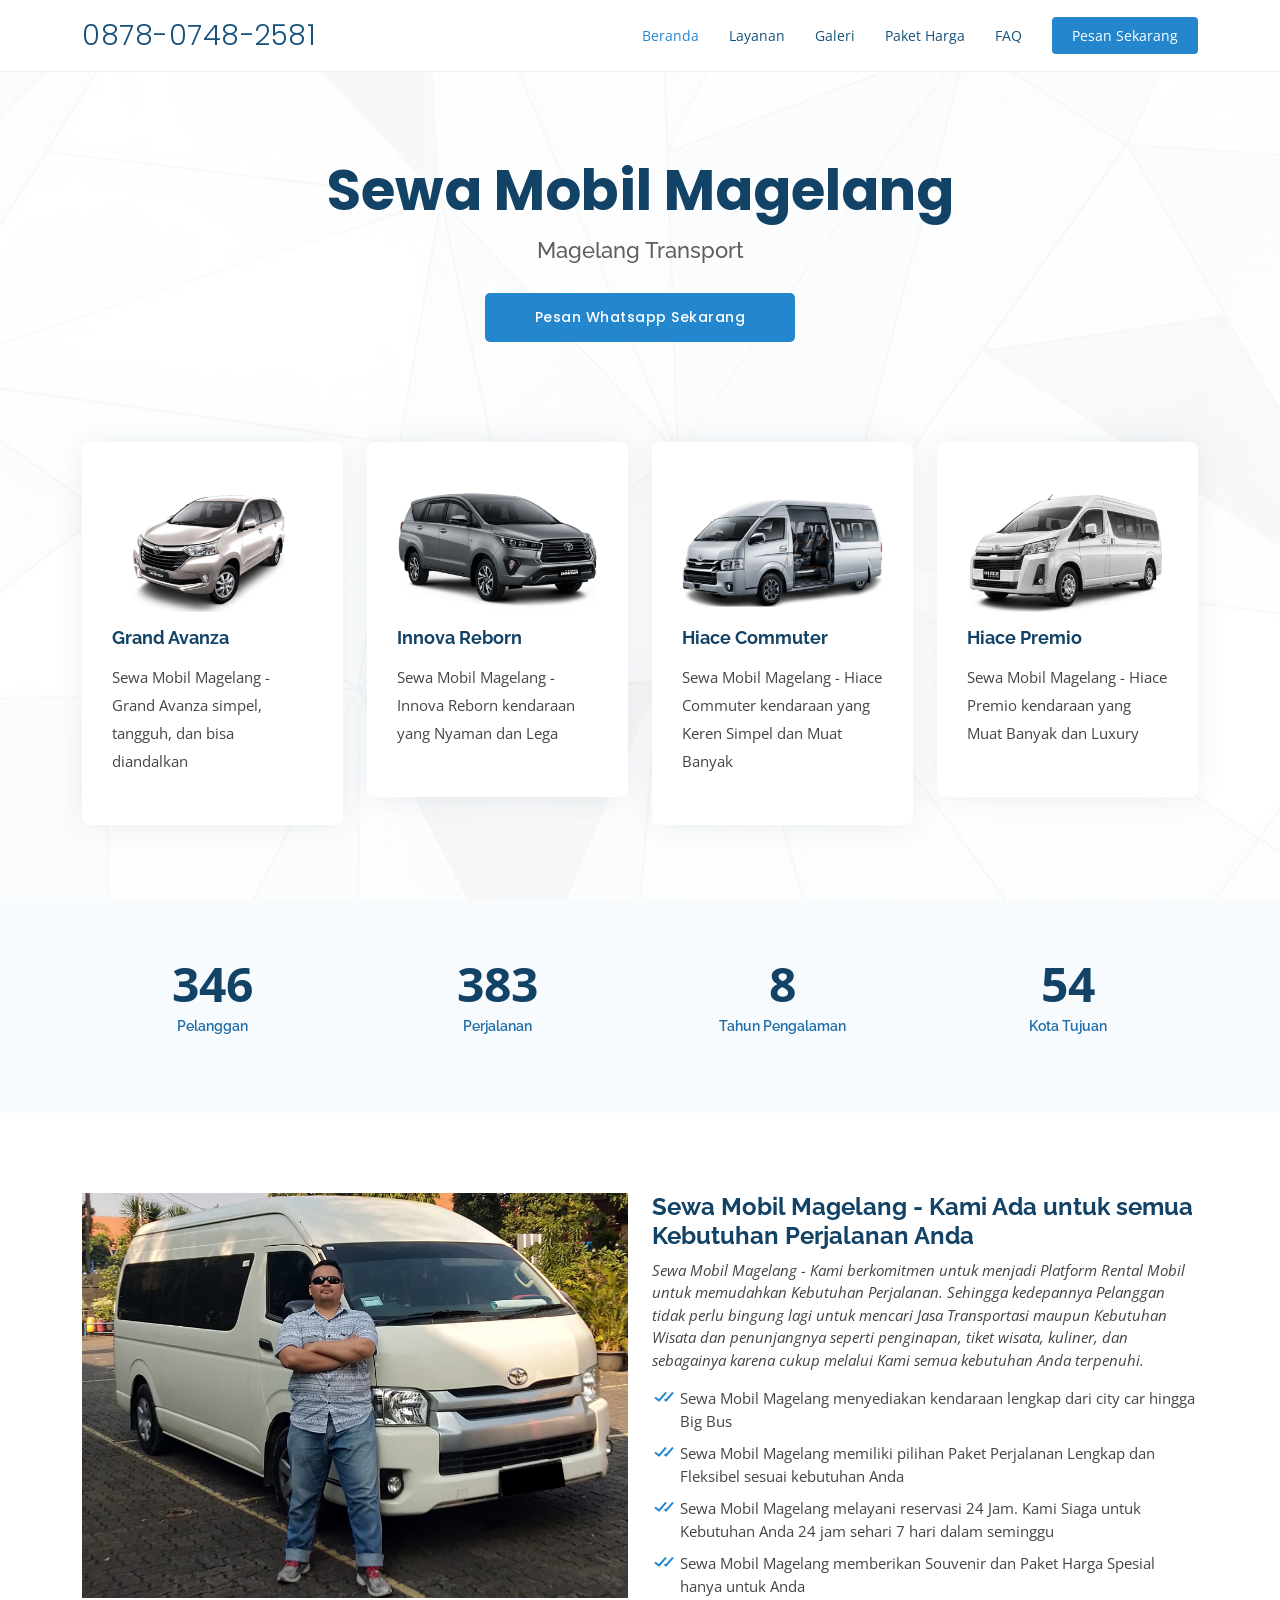
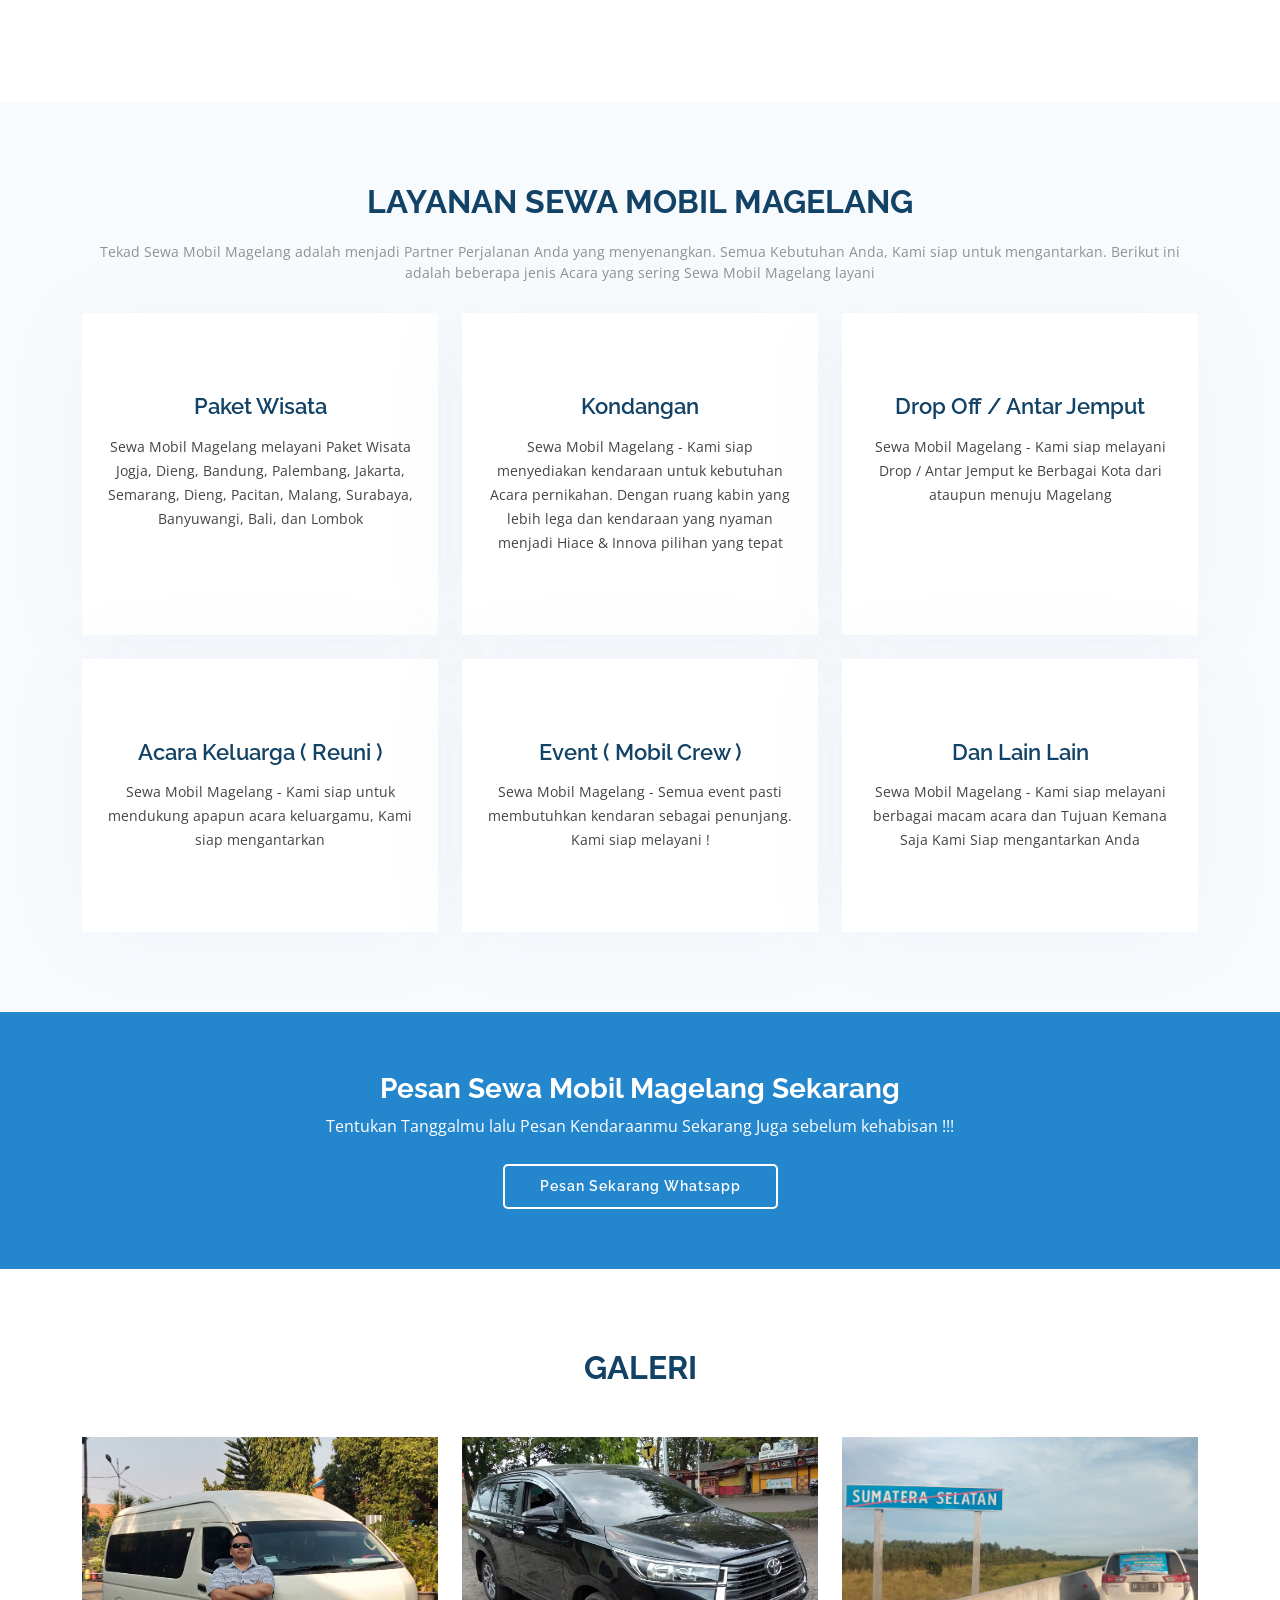
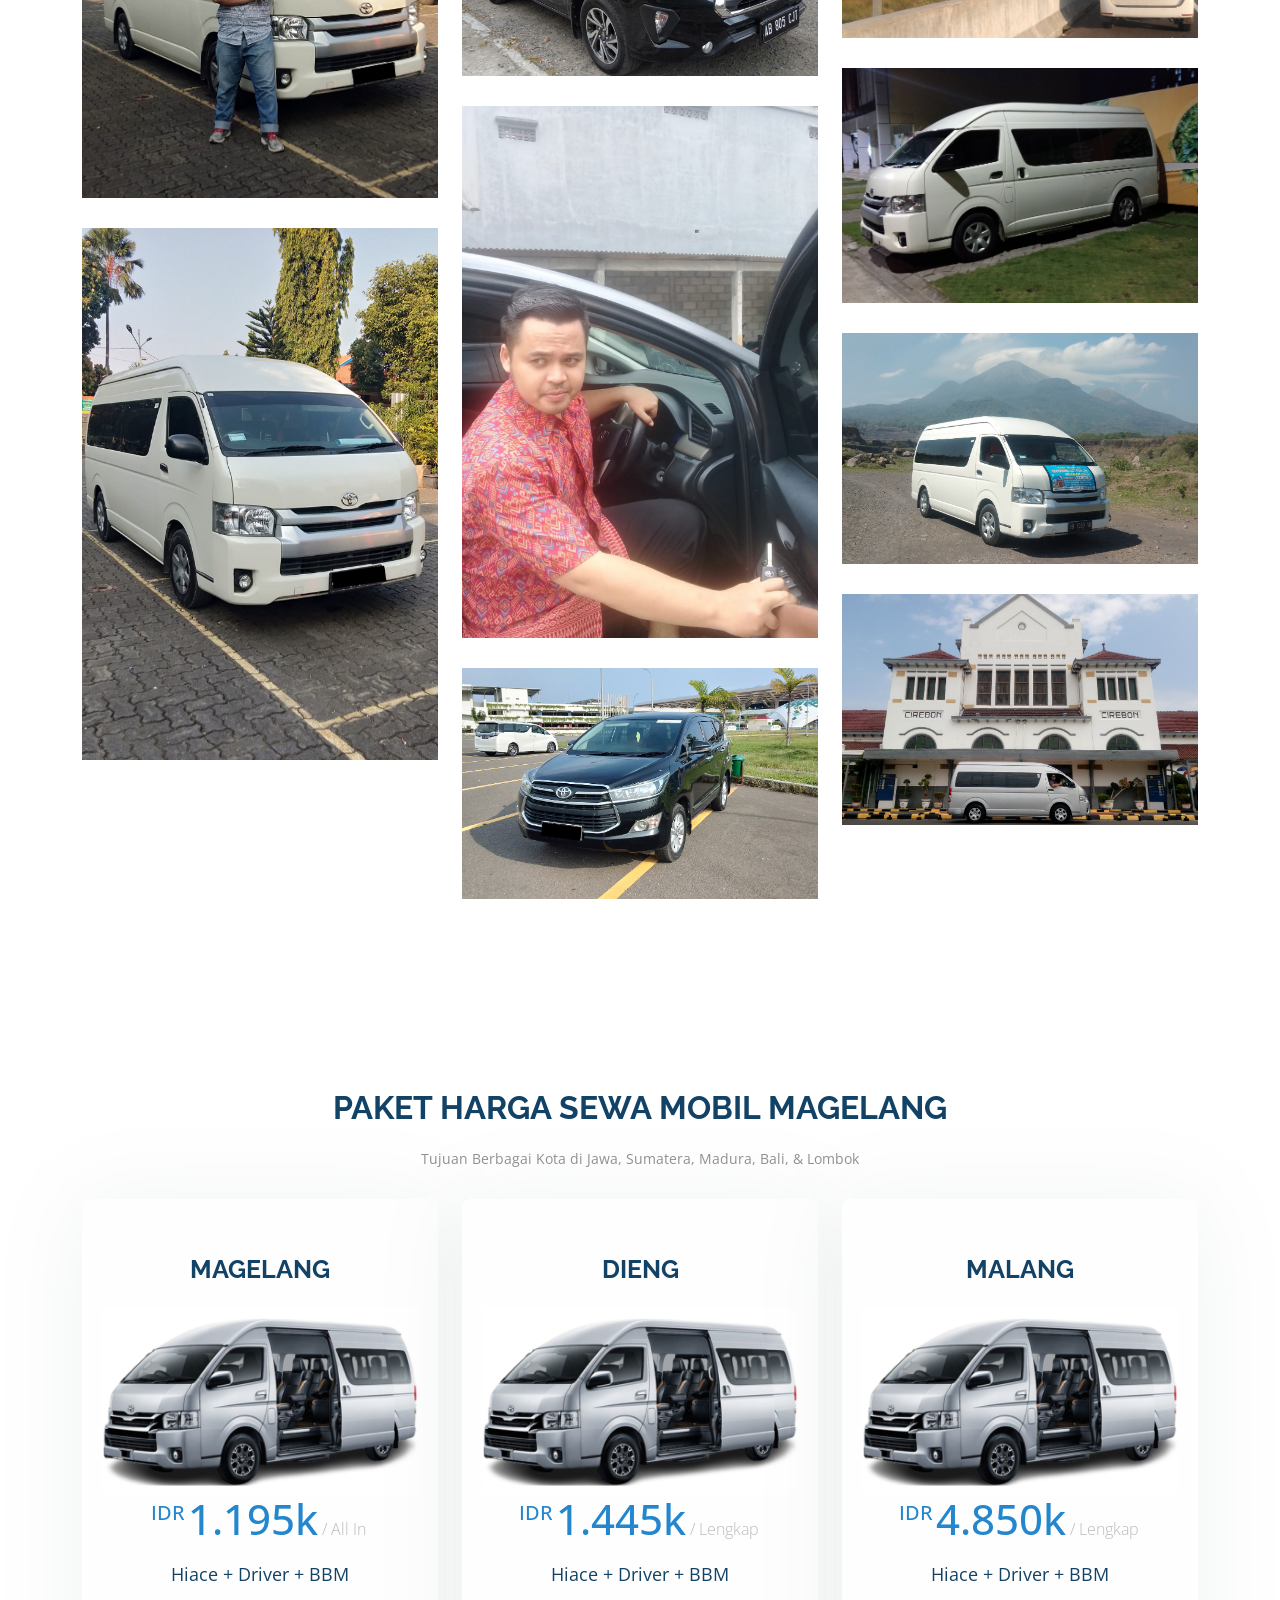
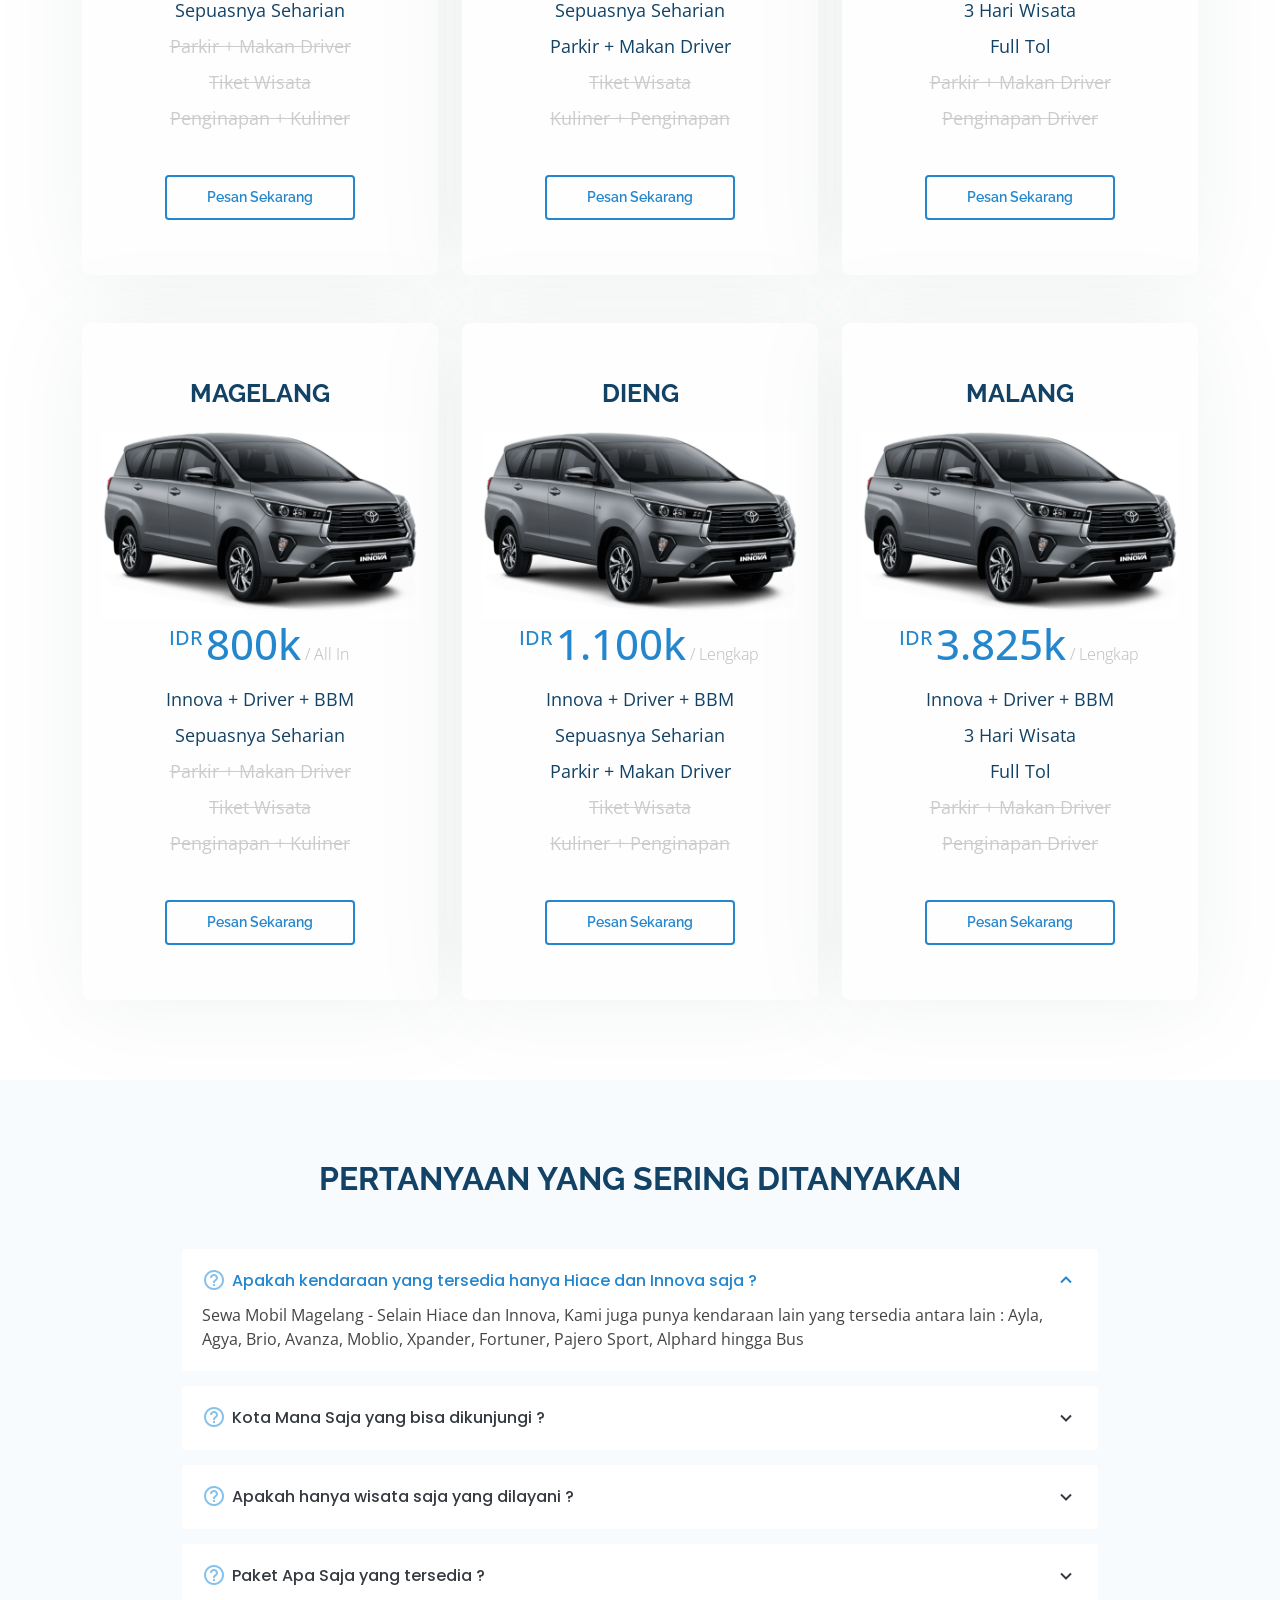
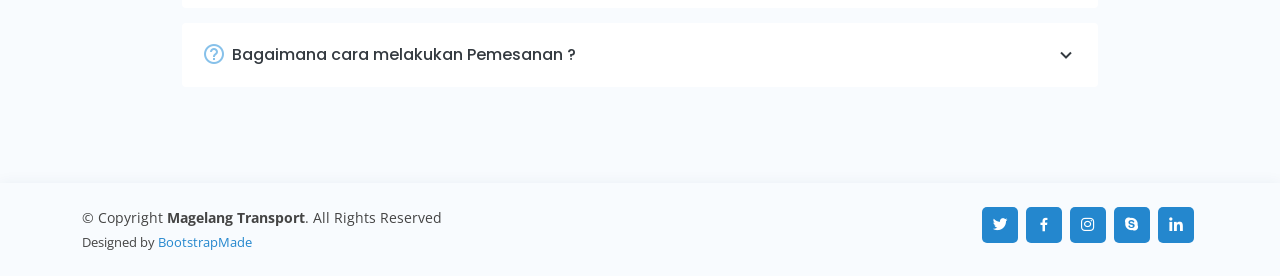
==== index.html @ 6a97c220 "initial commit" ====
<!DOCTYPE html>
<html lang="en">
  <head>
    <meta charset="utf-8" />
    <meta content="width=device-width, initial-scale=1.0" name="viewport" />

    <title>0878-0748-2581 Sewa Mobil Magelang - Harga Sewa Mobil Magelang - Magelang Transport</title>
    <meta content="Sewa Mobil Magelang" name="description" />
    <meta content="Sewa Mobil Magelang" name="keywords" />

    <!-- Favicons -->
    <link href="assets/img/favicon.png" rel="icon" />
    <link href="assets/img/apple-touch-icon.png" rel="apple-touch-icon" />

    <!-- Google Fonts -->
    <link
      href="https://fonts.googleapis.com/css?family=Open+Sans:300,300i,400,400i,600,600i,700,700i|Raleway:300,300i,400,400i,500,500i,600,600i,700,700i|Poppins:300,300i,400,400i,500,500i,600,600i,700,700i"
      rel="stylesheet"
    />

    <!-- Vendor CSS Files -->
    <link href="assets/vendor/aos/aos.css" rel="stylesheet" />
    <link
      href="assets/vendor/bootstrap/css/bootstrap.min.css"
      rel="stylesheet"
    />
    <link
      href="assets/vendor/bootstrap-icons/bootstrap-icons.css"
      rel="stylesheet"
    />
    <link href="assets/vendor/boxicons/css/boxicons.min.css" rel="stylesheet" />
    <link
      href="assets/vendor/glightbox/css/glightbox.min.css"
      rel="stylesheet"
    />
    <link href="assets/vendor/remixicon/remixicon.css" rel="stylesheet" />
    <link href="assets/vendor/swiper/swiper-bundle.min.css" rel="stylesheet" />

    <!-- Template Main CSS File -->
    <link href="assets/css/style.css" rel="stylesheet" />

    <!-- =======================================================
  * Template Name: OnePage - v4.6.0
  * Template URL: https://bootstrapmade.com/onepage-multipurpose-bootstrap-template/
  * Author: BootstrapMade.com
  * License: https://bootstrapmade.com/license/
  ======================================================== -->
  </head>

  <body>
    <!-- ======= Header ======= -->
    <header id="header" class="fixed-top">
      <div class="container d-flex align-items-center justify-content-between">
        <h1 class="logo">
          <a
            target="_blank"
            href="https://api.whatsapp.com/send?phone=6287807482581&text=Hallo Magelang Transport, Saya mau Sewa Mobil Magelang"
            >0878-0748-2581</a
          >
        </h1>
        <!-- Uncomment below if you prefer to use an image logo -->
        <!-- <a href="index.html" class="logo"><img src="assets/img/logo.png" alt="Magelang Transport" class="img-fluid"></a>-->

        <nav id="navbar" class="navbar">
          <ul>
            <li>
              <a class="nav-link scrollto active" href="#hero">Beranda</a>
            </li>
            <!-- <li><a class="nav-link scrollto" href="#about">About</a></li> -->
            <li><a class="nav-link scrollto" href="#services">Layanan</a></li>
            <li>
              <a class="nav-link scrollto o" href="#portfolio">Galeri</a>
            </li>

            <li>
              <a class="nav-link scrollto" href="#pricing">Paket Harga</a>
            </li>
            <li><a class="nav-link scrollto" href="#faq">FAQ</a></li>

            <li>
              <a
                class="getstarted"
                target="_blank"
                href="https://api.whatsapp.com/send?phone=6287807482581&text=Hallo Magelang Transport, Saya mau Sewa Mobil Magelang"
                >Pesan Sekarang</a
              >
            </li>
          </ul>
          <i class="bi bi-list mobile-nav-toggle"></i>
        </nav>
        <!-- .navbar -->
      </div>
    </header>
    <!-- End Header -->

    <!-- ======= Hero Section ======= -->
    <section id="hero" class="d-flex align-items-center">
      <div
        class="container position-relative"
        data-aos="fade-up"
        data-aos-delay="100"
      >
        <div class="row justify-content-center">
          <div class="col-xl-10 col-lg-10 text-center">
            <h1>Sewa Mobil Magelang</h1>
            <h2>Magelang Transport</h2>
          </div>
        </div>
        <div class="text-center">
          <a
            target="_blank"
            href="https://api.whatsapp.com/send?phone=6287807482581&text=Hallo Magelang Transport, Saya mau Sewa Mobil Magelang"
            class="btn-get-started scrollto"
            >Pesan Whatsapp Sekarang</a
          >
        </div>

        <div class="row icon-boxes">
          <div
            class="col-md-6 col-lg-3 d-flex align-items-stretch mb-5 mb-lg-0"
            data-aos="zoom-in"
            data-aos-delay="200"
          >
            <a
              class="text-decoration-none text-reset"
              target="_blank"
              href="https://api.whatsapp.com/send?phone=6287807482581&text=Hallo Magelang Transport, Saya mau memesan Grand Avanza"
            >
              <div class="icon-box">
                <!-- <div class="icon"><i class="ri-stack-line"></i></div> -->

                <img
                  src="assets/img/gambar1/grandavanza.png"
                  class="img-fluid"
                  width="100%"
                  alt="Sewa Mobil Magelang"
                  srcset=""
                />
                <h4 class="title">Grand Avanza</h4>
                <p class="description">Sewa Mobil Magelang - Grand Avanza simpel, tangguh, dan bisa diandalkan</p>
              </div>
            </a>
          </div>

          <div
            class="col-md-6 col-lg-3 d-flex align-items-stretch mb-5 mb-lg-0"
            data-aos="zoom-in"
            data-aos-delay="200"
          >
            <a
              class="text-decoration-none text-reset"
              target="_blank"
              href="https://api.whatsapp.com/send?phone=6287807482581&text=Hallo Magelang Transport, Saya mau memesan Innova Reborn"
            >
              <div class="icon-box">
                <!-- <div class="icon"><i class="ri-stack-line"></i></div> -->

                <img
                  src="assets/img/gambar1/innova.png"
                  class="img-fluid"
                  width="100%"
                  alt="Sewa Mobil Magelang"
                  srcset=""
                />
                <h4 class="title">Innova Reborn</h4>
                <p class="description">Sewa Mobil Magelang - Innova Reborn kendaraan yang Nyaman dan Lega</p>
              </div>
            </a>
          </div>
          
          <div
            class="col-md-6 col-lg-3 d-flex align-items-stretch mb-5 mb-lg-0"
            data-aos="zoom-in"
            data-aos-delay="200"
          >
            <a
              class="text-decoration-none text-reset"
              target="_blank"
              href="https://api.whatsapp.com/send?phone=6287807482581&text=Hallo Magelang Transport, Saya mau memesan Hiace Commuter"
            >
              <div class="icon-box">
                <!-- <div class="icon"><i class="ri-stack-line"></i></div> -->

                <img
                  src="assets/img/gambar1/commuter.png"
                  class="img-fluid"
                  width="100%"
                  alt="Sewa Mobil Magelang"
                  srcset=""
                />
                <h4 class="title">Hiace Commuter</h4>
                <p class="description">
                  Sewa Mobil Magelang - Hiace Commuter kendaraan yang Keren Simpel dan Muat Banyak
                </p>
              </div>
            </a>
          </div>

          <div
            class="col-md-6 col-lg-3 d-flex align-items-stretch mb-5 mb-lg-0"
            data-aos="zoom-in"
            data-aos-delay="200"
          >
            <a
              class="text-decoration-none text-reset"
              target="_blank"
              href="https://api.whatsapp.com/send?phone=6287807482581&text=Hallo Magelang Transport, Saya mau memesan Hiace Premio"
            >
              <div class="icon-box">
                <!-- <div class="icon"><i class="ri-stack-line"></i></div> -->

                <img
                  src="assets/img/gambar1/premio.png"
                  class="img-fluid"
                  width="100%"
                  alt="Sewa Mobil Magelang"
                  srcset=""
                />
                <h4 class="title">Hiace Premio</h4>
                <p class="description">Sewa Mobil Magelang - Hiace Premio kendaraan yang Muat Banyak dan Luxury</p>
              </div>
            </a>
          </div>

        </div>
      </div>
    </section>
    <!-- End Hero -->

    <main id="main">
      <!-- ======= Counts Section ======= -->
      <section id="counts" class="counts section-bg">
        <div class="container">
          <div class="row justify-content-end">
            <div
              class="col-lg-3 col-md-5 col-6 d-md-flex align-items-md-stretch"
            >
              <div class="count-box">
                <span
                  data-purecounter-start="0"
                  data-purecounter-end="346"
                  data-purecounter-duration="2"
                  class="purecounter"
                ></span>
                <p>Pelanggan</p>
              </div>
            </div>

            <div
              class="col-lg-3 col-md-5 col-6 d-md-flex align-items-md-stretch"
            >
              <div class="count-box">
                <span
                  data-purecounter-start="0"
                  data-purecounter-end="385"
                  data-purecounter-duration="2"
                  class="purecounter"
                ></span>
                <p>Perjalanan</p>
              </div>
            </div>

            <div
              class="col-lg-3 col-md-5 col-6 d-md-flex align-items-md-stretch"
            >
              <div class="count-box">
                <span
                  data-purecounter-start="0"
                  data-purecounter-end="8"
                  data-purecounter-duration="2"
                  class="purecounter"
                ></span>
                <p>Tahun Pengalaman</p>
              </div>
            </div>

            <div
              class="col-lg-3 col-md-5 col-6 d-md-flex align-items-md-stretch"
            >
              <div class="count-box">
                <span
                  data-purecounter-start="0"
                  data-purecounter-end="55"
                  data-purecounter-duration="2"
                  class="purecounter"
                ></span>
                <p>Kota Tujuan</p>
              </div>
            </div>
          </div>
        </div>
      </section>
      <!-- End Counts Section -->

      <!-- ======= About Video Section ======= -->
      <section id="about-video" class="about-video">
        <div class="container" data-aos="fade-up">
          <div class="row">
            <div
              class="col-lg-6 video-box align-self-baseline"
              data-aos="fade-right"
              data-aos-delay="100"
            >
              <img
                src="assets/img/about.png"
                class="img-fluid"
                alt="Sewa Mobil Magelang"
              />
              <!-- <a
                href="https://www.youtube.com/watch?v=jDDaplaOz7Q"
                class="glightbox play-btn mb-4"
                data-vbtype="video"
                data-autoplay="true"
              ></a> -->
            </div>

            <div
              class="col-lg-6 pt-3 pt-lg-0 content"
              data-aos="fade-left"
              data-aos-delay="100"
            >
              <h3>Sewa Mobil Magelang - Kami Ada untuk semua Kebutuhan Perjalanan Anda</h3>
              <p class="fst-italic">
                Sewa Mobil Magelang - Kami berkomitmen untuk menjadi Platform Rental Mobil untuk
                memudahkan Kebutuhan Perjalanan. Sehingga kedepannya Pelanggan
                tidak perlu bingung lagi untuk mencari Jasa Transportasi maupun
                Kebutuhan Wisata dan penunjangnya seperti penginapan, tiket
                wisata, kuliner, dan sebagainya karena cukup melalui Kami semua
                kebutuhan Anda terpenuhi.
              </p>
              <ul>
                <li>
                  <i class="bx bx-check-double"></i>Sewa Mobil Magelang menyediakan kendaraan lengkap dari city
                  car hingga Big Bus
                </li>
                <li>
                  <i class="bx bx-check-double"></i>Sewa Mobil Magelang memiliki pilihan Paket Perjalanan
                  Lengkap dan Fleksibel sesuai kebutuhan Anda
                </li>
                <li>
                  <i class="bx bx-check-double"></i>Sewa Mobil Magelang melayani reservasi 24 Jam. Kami
                  Siaga untuk Kebutuhan Anda 24 jam sehari 7 hari dalam seminggu
                </li>
                <li>
                  <i class="bx bx-check-double"></i>Sewa Mobil Magelang memberikan Souvenir dan Paket
                  Harga Spesial hanya untuk Anda
                </li>
              </ul>
            </div>
          </div>
        </div>
      </section>
      <!-- End About Video Section -->

      <!-- ======= Services Section ======= -->
      <section id="services" class="services section-bg">
        <div class="container" data-aos="fade-up">
          <div class="section-title">
            <h2>Layanan Sewa Mobil Magelang</h2>
            <p>
              Tekad Sewa Mobil Magelang adalah menjadi Partner Perjalanan Anda yang
              menyenangkan. Semua Kebutuhan Anda, Kami siap untuk mengantarkan.
              Berikut ini adalah beberapa jenis Acara yang sering Sewa Mobil Magelang layani
            </p>
          </div>

          <div class="row">
            <div
              class="col-lg-4 col-md-6 d-flex align-items-stretch"
              data-aos="zoom-in"
              data-aos-delay="100"
            >
              <div class="icon-box iconbox-blue">
                <h4><a href="">Paket Wisata</a></h4>
                <p>
                  Sewa Mobil Magelang melayani Paket Wisata Jogja, Dieng, Bandung, Palembang, Jakarta,
                  Semarang, Dieng, Pacitan, Malang, Surabaya, Banyuwangi, Bali,
                  dan Lombok
                </p>
              </div>
            </div>

            <div
              class="col-lg-4 col-md-6 d-flex align-items-stretch mt-4 mt-md-0"
              data-aos="zoom-in"
              data-aos-delay="200"
            >
              <div class="icon-box iconbox-orange">
                <h4><a href="">Kondangan</a></h4>
                <p>
                  Sewa Mobil Magelang - Kami siap menyediakan kendaraan untuk
                  kebutuhan Acara pernikahan. Dengan ruang kabin yang lebih lega
                  dan kendaraan yang nyaman menjadi Hiace & Innova pilihan yang
                  tepat
                </p>
              </div>
            </div>

            <div
              class="col-lg-4 col-md-6 d-flex align-items-stretch mt-4 mt-lg-0"
              data-aos="zoom-in"
              data-aos-delay="300"
            >
              <div class="icon-box iconbox-pink">
                <h4><a href="">Drop Off / Antar Jemput</a></h4>
                <p>Sewa Mobil Magelang - Kami siap melayani Drop / Antar Jemput ke Berbagai Kota dari ataupun menuju Magelang</p>
              </div>
            </div>

            <div
              class="col-lg-4 col-md-6 d-flex align-items-stretch mt-4"
              data-aos="zoom-in"
              data-aos-delay="100"
            >
              <div class="icon-box iconbox-yellow">
                <h4><a href="">Acara Keluarga ( Reuni )</a></h4>
                <p>Sewa Mobil Magelang - Kami siap untuk mendukung apapun acara keluargamu, Kami siap mengantarkan</p>
              </div>
            </div>

            <div
              class="col-lg-4 col-md-6 d-flex align-items-stretch mt-4"
              data-aos="zoom-in"
              data-aos-delay="200"
            >
              <div class="icon-box iconbox-red">
                <h4><a href="">Event ( Mobil Crew )</a></h4>
                <p>
                  Sewa Mobil Magelang - Semua event pasti membutuhkan kendaran sebagai penunjang. Kami
                  siap melayani !
                </p>
              </div>
            </div>

            <div
              class="col-lg-4 col-md-6 d-flex align-items-stretch mt-4"
              data-aos="zoom-in"
              data-aos-delay="300"
            >
              <div class="icon-box iconbox-teal">
                <h4><a href="">Dan Lain Lain</a></h4>
                <p>
                  Sewa Mobil Magelang - Kami siap melayani berbagai macam acara dan Tujuan Kemana Saja Kami Siap
                  mengantarkan Anda
                </p>
              </div>
            </div>
          </div>
        </div>
      </section>
      <!-- End Sevices Section -->

      <!-- ======= Cta Section ======= -->
      <section id="cta" class="cta">
        <div class="container" data-aos="zoom-in">
          <div class="text-center">
            <h3>Pesan Sewa Mobil Magelang Sekarang</h3>
            <p>
              Tentukan Tanggalmu lalu Pesan Kendaraanmu Sekarang Juga sebelum
              kehabisan !!!
            </p>
            <a
              class="cta-btn"
              target="_blank"
              href="https://api.whatsapp.com/send?phone=6287807482581&text=Hallo Magelang Transport, Saya mau Sewa Mobil Magelang"
              >Pesan Sekarang Whatsapp</a
            >
          </div>
        </div>
      </section>
      <!-- End Cta Section -->

      <!-- ======= Portfolio Section ======= -->
      <section id="portfolio" class="portfolio">
        <div class="container" data-aos="fade-up">
          <div class="section-title">
            <h2>Galeri</h2>
          </div>

          <div
            class="row portfolio-container"
            data-aos="fade-up"
            data-aos-delay="300"
          >
            <div class="col-lg-4 col-md-6 portfolio-item filter-app">
              <div class="portfolio-wrap">
                <img
                  src="assets/img/portfolio/galeri-1.png"
                  class="img-fluid"
                  alt="Sewa Mobil Magelang"
                />
              </div>
            </div>

            <div class="col-lg-4 col-md-6 portfolio-item filter-web">
              <div class="portfolio-wrap">
                <img
                  src="assets/img/portfolio/galeri-2.png"
                  class="img-fluid"
                  alt="Sewa Mobil Magelang"
                />
              </div>
            </div>

            <div class="col-lg-4 col-md-6 portfolio-item filter-app">
              <div class="portfolio-wrap">
                <img
                  src="assets/img/portfolio/galeri-3.png"
                  class="img-fluid"
                  alt="Sewa Mobil Magelang"
                />
              </div>
            </div>

            <div class="col-lg-4 col-md-6 portfolio-item filter-card">
              <div class="portfolio-wrap">
                <img
                  src="assets/img/portfolio/galeri-4.png"
                  class="img-fluid"
                  alt="Sewa Mobil Magelang"
                />
              </div>
            </div>

            <div class="col-lg-4 col-md-6 portfolio-item filter-web">
              <div class="portfolio-wrap">
                <img
                  src="assets/img/portfolio/galeri-5.png"
                  class="img-fluid"
                  alt="Sewa Mobil Magelang"
                />
              </div>
            </div>

            <div class="col-lg-4 col-md-6 portfolio-item filter-app">
              <div class="portfolio-wrap">
                <img
                  src="assets/img/portfolio/galeri-6.png"
                  class="img-fluid"
                  alt="Sewa Mobil Magelang"
                />
              </div>
            </div>

            <div class="col-lg-4 col-md-6 portfolio-item filter-card">
              <div class="portfolio-wrap">
                <img
                  src="assets/img/portfolio/galeri-7.png"
                  class="img-fluid"
                  alt="Sewa Mobil Magelang"
                />
              </div>
            </div>

            <div class="col-lg-4 col-md-6 portfolio-item filter-card">
              <div class="portfolio-wrap">
                <img
                  src="assets/img/portfolio/galeri-8.png"
                  class="img-fluid"
                  alt="Sewa Mobil Magelang"
                />
              </div>
            </div>

            <div class="col-lg-4 col-md-6 portfolio-item filter-web">
              <div class="portfolio-wrap">
                <img
                  src="assets/img/portfolio/galeri-9.png"
                  class="img-fluid"
                  alt="Sewa Mobil Magelang"
                />
              </div>
            </div>
          </div>
        </div>
      </section>
      <!-- End Portfolio Section -->

      <!-- ======= Pricing Section ======= -->
      <section id="pricing" class="pricing">
        <div class="container" data-aos="fade-up">
          <div class="section-title">
            <h2>Paket Harga Sewa Mobil Magelang</h2>
            <p>
              Tujuan Berbagai Kota di Jawa, Sumatera, Madura, Bali, & Lombok
            </p>
          </div>

          <div class="row">
            <div
              class="col-lg-4 col-md-6"
              data-aos="zoom-im"
              data-aos-delay="100"
            >
              <div class="box">
                <h3>Magelang</h3>
                <img
                  src="assets/img/gambar1/commuter.png"
                  class="img-fluid"
                  alt="Sewa Mobil Magelang"
                  srcset=""
                />
                <h4><sup>IDR</sup>1.195k<span> / All In</span></h4>
                <ul>
                  <li>Hiace + Driver + BBM</li>
                  <li>Sepuasnya Seharian</li>
                  <li class="na">Parkir + Makan Driver</li>
                  <li class="na">Tiket Wisata</li>
                  <li class="na">Penginapan + Kuliner</li>
                </ul>
                <div class="btn-wrap">
                  <a
                    target="_blank"
                    href="https://api.whatsapp.com/send?phone=6287807482581&text=Hallo Magelang Transport, Saya mau memesan Hiace untuk Area Magelang 
                    Paket All In IDR 1.195k"
                    class="btn-buy"
                    >Pesan Sekarang</a
                  >
                </div>
              </div>
            </div>

            <div
              class="col-lg-4 col-md-6 mt-4 mt-md-0"
              data-aos="zoom-in"
              data-aos-delay="100"
            >
              <div class="box">
                <h3>Dieng</h3>
                <img
                  src="assets/img/gambar1/commuter.png"
                  class="img-fluid"
                  alt="Sewa Mobil Magelang"
                  srcset=""
                />
                <h4><sup>IDR</sup>1.445k<span> / Lengkap</span></h4>
                <ul>
                  <li>Hiace + Driver + BBM</li>
                  <li>Sepuasnya Seharian</li>
                  <li>Parkir + Makan Driver</li>
                  <li class="na">Tiket Wisata</li>
                  <li class="na">Kuliner + Penginapan</li>
                </ul>
                <div class="btn-wrap">
                  <a
                    target="_blank"
                    href="https://api.whatsapp.com/send?phone=6287807482581&text=Hallo Magelang Transport, Saya mau memesan Hiace untuk Tujuan Dieng 
                    Paket Lengkap IDR 1.445k"
                    class="btn-buy"
                    >Pesan Sekarang</a
                  >
                </div>
              </div>
            </div>

            <div
              class="col-lg-4 col-md-6 mt-4 mt-lg-0"
              data-aos="zoom-in"
              data-aos-delay="100"
            >
              <div class="box">
                <h3>Malang</h3>
                <img
                  src="assets/img/gambar1/commuter.png"
                  class="img-fluid"
                  alt="Sewa Mobil Magelang"
                  srcset=""
                />
                <h4><sup>IDR</sup>4.850k<span> / Lengkap</span></h4>
                <ul>
                  <li>Hiace + Driver + BBM</li>
                  <li>3 Hari Wisata</li>
                  <li>Full Tol</li>
                  <li class="na">Parkir + Makan Driver</li>
                  <li class="na">Penginapan Driver</li>
                </ul>
                <div class="btn-wrap">
                  <a
                    target="_blank"
                    href="https://api.whatsapp.com/send?phone=6287807482581&text=Hallo Magelang Transport, Saya mau memesan Hiace untuk Tujuan Malang 
                    IDR 4.850k Paket All In"
                    class="btn-buy"
                    >Pesan Sekarang</a
                  >
                </div>
              </div>
            </div>

            <div
              class="col-lg-4 col-md-6"
              data-aos="zoom-im"
              data-aos-delay="100"
            >
              <div class="box mt-5">
                <h3>Magelang</h3>
                <img
                  src="assets/img/gambar1/innova.png"
                  class="img-fluid"
                  alt="Sewa Mobil Magelang"
                  srcset=""
                />
                <h4><sup>IDR</sup>800k<span> / All In</span></h4>
                <ul>
                  <li>Innova + Driver + BBM</li>
                  <li>Sepuasnya Seharian</li>
                  <li class="na">Parkir + Makan Driver</li>
                  <li class="na">Tiket Wisata</li>
                  <li class="na">Penginapan + Kuliner</li>
                </ul>
                <div class="btn-wrap">
                  <a
                    target="_blank"
                    href="https://api.whatsapp.com/send?phone=6287807482581&text=Hallo Magelang Transport, Saya mau memesan Innova area Magelang 
                    IDR 800k Paket All In"
                    class="btn-buy"
                    >Pesan Sekarang</a
                  >
                </div>
              </div>
            </div>

            <div
              class="col-lg-4 col-md-6 mt-4 mt-md-0"
              data-aos="zoom-in"
              data-aos-delay="100"
            >
              <div class="box mt-5">
                <h3>Dieng</h3>
                <img
                  src="assets/img/gambar1/innova.png"
                  class="img-fluid"
                  alt="Sewa Mobil Magelang"
                  srcset=""
                />
                <h4><sup>IDR</sup>1.100k<span> / Lengkap</span></h4>
                <ul>
                  <li>Innova + Driver + BBM</li>
                  <li>Sepuasnya Seharian</li>
                  <li>Parkir + Makan Driver</li>
                  <li class="na">Tiket Wisata</li>
                  <li class="na">Kuliner + Penginapan</li>
                </ul>
                <div class="btn-wrap">
                  <a
                    target="_blank"
                    href="https://api.whatsapp.com/send?phone=6287807482581&text=Hallo Magelang Transport, Saya mau memesan Innova Tujuan Dieng 
                    IDR 1.100k Paket Lengkap"
                    class="btn-buy"
                    >Pesan Sekarang</a
                  >
                </div>
              </div>
            </div>

            <div
              class="col-lg-4 col-md-6 mt-4 mt-lg-0"
              data-aos="zoom-in"
              data-aos-delay="100"
            >
              <div class="box mt-5">
                <h3>Malang</h3>
                <img
                  src="assets/img/gambar1/innova.png"
                  class="img-fluid"
                  alt="Sewa Mobil Magelang"
                  srcset=""
                />
                <h4><sup>IDR</sup>3.825k<span> / Lengkap</span></h4>
                <ul>
                  <li>Innova + Driver + BBM</li>
                  <li>3 Hari Wisata</li>
                  <li>Full Tol</li>
                  <li class="na">Parkir + Makan Driver</li>
                  <li class="na">Penginapan Driver</li>
                </ul>
                <div class="btn-wrap">
                  <a
                    target="_blank"
                    href="https://api.whatsapp.com/send?phone=6287807482581&text=Hallo Magelang Transport, Saya mau memesan Innova tujuang Malang 
                    IDR 3.825k Paket All In 3 Hari"
                    class="btn-buy"
                    >Pesan Sekarang</a
                  >
                </div>
              </div>
            </div>
          </div>
        </div>
      </section>
      <!-- End Pricing Section -->

      <!-- ======= Frequently Asked Questions Section ======= -->
      <section id="faq" class="faq section-bg">
        <div class="container" data-aos="fade-up">
          <div class="section-title">
            <h2>Pertanyaan yang Sering Ditanyakan</h2>
          </div>

          <div class="faq-list">
            <ul>
              <li data-aos="fade-up">
                <i class="bx bx-help-circle icon-help"></i>
                <a
                  data-bs-toggle="collapse"
                  class="collapse"
                  data-bs-target="#faq-list-1"
                  >Apakah kendaraan yang tersedia hanya Hiace dan Innova saja ?
                  <i class="bx bx-chevron-down icon-show"></i
                  ><i class="bx bx-chevron-up icon-close"></i
                ></a>
                <div
                  id="faq-list-1"
                  class="collapse show"
                  data-bs-parent=".faq-list"
                >
                  <p>
                    Sewa Mobil Magelang - Selain Hiace dan Innova, Kami juga punya kendaraan lain yang
                    tersedia antara lain : Ayla, Agya, Brio, Avanza, Moblio,
                    Xpander, Fortuner, Pajero Sport, Alphard hingga Bus
                  </p>
                </div>
              </li>

              <li data-aos="fade-up" data-aos-delay="100">
                <i class="bx bx-help-circle icon-help"></i>
                <a
                  data-bs-toggle="collapse"
                  data-bs-target="#faq-list-2"
                  class="collapsed"
                  >Kota Mana Saja yang bisa dikunjungi ?
                  <i class="bx bx-chevron-down icon-show"></i
                  ><i class="bx bx-chevron-up icon-close"></i
                ></a>
                <div
                  id="faq-list-2"
                  class="collapse"
                  data-bs-parent=".faq-list"
                >
                  <p>
                    Sewa Mobil Magelang - Semua kota di pulau Jawa, Sumatera, Madura, Bali, dan Lombok
                    bisa dikunjungi. Langsung Telepon / Whatsapp nomor diatas
                    untuk memberi tahu kota mana tujuan Anda
                  </p>
                </div>
              </li>

              <li data-aos="fade-up" data-aos-delay="200">
                <i class="bx bx-help-circle icon-help"></i>
                <a
                  data-bs-toggle="collapse"
                  data-bs-target="#faq-list-3"
                  class="collapsed"
                  >Apakah hanya wisata saja yang dilayani ?
                  <i class="bx bx-chevron-down icon-show"></i
                  ><i class="bx bx-chevron-up icon-close"></i
                ></a>
                <div
                  id="faq-list-3"
                  class="collapse"
                  data-bs-parent=".faq-list"
                >
                  <p>
                    Sewa Mobil Magelang - Tidak hanya Paket Wisata Saja yang kami Layani. Ada juga
                    layanan Antar Jemput, Drop Off, Transport Bandara,
                    Kondangan, Kunjungan Kerja, Acara Keluarga, Reuni,
                    Gathering, Penelitian, dan lain lain
                  </p>
                </div>
              </li>

              <li data-aos="fade-up" data-aos-delay="300">
                <i class="bx bx-help-circle icon-help"></i>
                <a
                  data-bs-toggle="collapse"
                  data-bs-target="#faq-list-4"
                  class="collapsed"
                  >Paket Apa Saja yang tersedia ?
                  <i class="bx bx-chevron-down icon-show"></i
                  ><i class="bx bx-chevron-up icon-close"></i
                ></a>
                <div
                  id="faq-list-4"
                  class="collapse"
                  data-bs-parent=".faq-list"
                >
                  <ul class="">
                    <li>Paket Bebas ( Mobil + Driver )</li>
                    <li>Paket All In ( Mobil + Driver + BBM + Tol + Kapal )</li>
                    <li>
                      Paket Lengkap ( Paket All In + Parkir + Makan Driver )
                    </li>
                    <li>Paket Spesial ( Paket Lengkap + Tiket Wisata )</li>
                    <li>Paket Istimewa ( Paket Spesial + Penginapan )</li>
                    <li>
                      Paket Markibul ( Paket Istimewa + Kuliner + Dokumentasi )
                    </li>
                  </ul>
                </div>
              </li>

              <li data-aos="fade-up" data-aos-delay="400">
                <i class="bx bx-help-circle icon-help"></i>
                <a
                  data-bs-toggle="collapse"
                  data-bs-target="#faq-list-5"
                  class="collapsed"
                  >Bagaimana cara melakukan Pemesanan ?
                  <i class="bx bx-chevron-down icon-show"></i
                  ><i class="bx bx-chevron-up icon-close"></i
                ></a>
                <div
                  id="faq-list-5"
                  class="collapse"
                  data-bs-parent=".faq-list"
                >
                  <p>
                    Sewa Mobil Magelang - Silhakan hubungi Kami di nomor 0878-0748-2581 ( Telpon /
                    Whatsapp ) atau melalui tombol pemesanan diatas
                  </p>
                </div>
              </li>
            </ul>
          </div>
        </div>
      </section>
      <!-- End Frequently Asked Questions Section -->
    </main>
    <!-- End #main -->

    <!-- ======= Footer ======= -->
    <footer id="footer">
      <div class="container d-md-flex py-4">
        <div class="me-md-auto text-center text-md-start">
          <div class="copyright">
            &copy; Copyright <strong><span>Magelang Transport</span></strong
            >. All Rights Reserved
          </div>
          <div class="credits">
            <!-- All the links in the footer should remain intact. -->
            <!-- You can delete the links only if you purchased the pro version. -->
            <!-- Licensing information: https://bootstrapmade.com/license/ -->
            <!-- Purchase the pro version with working PHP/AJAX contact form: https://bootstrapmade.com/onepage-multipurpose-bootstrap-template/ -->
            Designed by <a href="https://bootstrapmade.com/">BootstrapMade</a>
          </div>
        </div>
        <div class="social-links text-center text-md-right pt-3 pt-md-0">
          <a href="#" class="twitter"><i class="bx bxl-twitter"></i></a>
          <a href="#" class="facebook"><i class="bx bxl-facebook"></i></a>
          <a href="https://www.instagram.com/muntilan_transport/" class="instagram"><i class="bx bxl-instagram"></i></a>
          <a href="#" class="google-plus"><i class="bx bxl-skype"></i></a>
          <a href="#" class="linkedin"><i class="bx bxl-linkedin"></i></a>
        </div>
      </div>
    </footer>
    <!-- End Footer -->

    <div id="preloader"></div>
    <a
      href="#"
      class="back-to-top d-flex align-items-center justify-content-center"
      ><i class="bi bi-arrow-up-short"></i
    ></a>

    <!-- Vendor JS Files -->
    <script src="assets/vendor/aos/aos.js"></script>
    <script src="assets/vendor/bootstrap/js/bootstrap.bundle.min.js"></script>
    <script src="assets/vendor/glightbox/js/glightbox.min.js"></script>
    <script src="assets/vendor/isotope-layout/isotope.pkgd.min.js"></script>
    <script src="assets/vendor/php-email-form/validate.js"></script>
    <script src="assets/vendor/purecounter/purecounter.js"></script>
    <script src="assets/vendor/swiper/swiper-bundle.min.js"></script>

    <!-- Template Main JS File -->
    <script src="assets/js/main.js"></script>
  </body>
</html>
---- assets/css/style.css ----
/**
* Template Name: OnePage - v4.6.0
* Template URL: https://bootstrapmade.com/onepage-multipurpose-bootstrap-template/
* Author: BootstrapMade.com
* License: https://bootstrapmade.com/license/
*/

/*--------------------------------------------------------------
# General
--------------------------------------------------------------*/
body {
  font-family: "Open Sans", sans-serif;
  color: #444444;
}

a {
  color: #2487ce;
  text-decoration: none;
}

a:hover {
  color: #469fdf;
  text-decoration: none;
}

h1,
h2,
h3,
h4,
h5,
h6 {
  font-family: "Raleway", sans-serif;
}

/*--------------------------------------------------------------
# Back to top button
--------------------------------------------------------------*/
.back-to-top {
  position: fixed;
  visibility: hidden;
  opacity: 0;
  right: 15px;
  bottom: 15px;
  z-index: 996;
  background: #2487ce;
  width: 40px;
  height: 40px;
  border-radius: 4px;
  transition: all 0.4s;
}
.back-to-top i {
  font-size: 28px;
  color: #fff;
  line-height: 0;
}
.back-to-top:hover {
  background: #3e9bdd;
  color: #fff;
}
.back-to-top.active {
  visibility: visible;
  opacity: 1;
}

/*--------------------------------------------------------------
# Preloader
--------------------------------------------------------------*/
#preloader {
  position: fixed;
  top: 0;
  left: 0;
  right: 0;
  bottom: 0;
  z-index: 9999;
  overflow: hidden;
  background: #fff;
}

#preloader:before {
  content: "";
  position: fixed;
  top: calc(50% - 30px);
  left: calc(50% - 30px);
  border: 6px solid #2487ce;
  border-top-color: #fff;
  border-bottom-color: #fff;
  border-radius: 50%;
  width: 60px;
  height: 60px;
  -webkit-animation: animate-preloader 1s linear infinite;
  animation: animate-preloader 1s linear infinite;
}

@-webkit-keyframes animate-preloader {
  0% {
    transform: rotate(0deg);
  }
  100% {
    transform: rotate(360deg);
  }
}

@keyframes animate-preloader {
  0% {
    transform: rotate(0deg);
  }
  100% {
    transform: rotate(360deg);
  }
}
/*--------------------------------------------------------------
# Disable aos animation delay on mobile devices
--------------------------------------------------------------*/
@media screen and (max-width: 768px) {
  [data-aos-delay] {
    transition-delay: 0 !important;
  }
}
/*--------------------------------------------------------------
# Header
--------------------------------------------------------------*/
#header {
  transition: all 0.5s;
  background: #fff;
  z-index: 997;
  padding: 15px 0;
  border-bottom: 1px solid #e6f2fb;
}
#header.header-scrolled {
  border-color: #fff;
  box-shadow: 0px 2px 15px rgba(18, 66, 101, 0.08);
}
#header .logo {
  font-size: 28px;
  margin: 0;
  padding: 0;
  line-height: 1;
  font-weight: 300;
  letter-spacing: 0.5px;
  font-family: "Poppins", sans-serif;
}
#header .logo a {
  color: #16507b;
}
#header .logo img {
  max-height: 40px;
}
@media (max-width: 992px) {
  #header .logo {
    font-size: 28px;
  }
}

/*--------------------------------------------------------------
# Navigation Menu
--------------------------------------------------------------*/
/**
* Desktop Navigation 
*/
.navbar {
  padding: 0;
}
.navbar ul {
  margin: 0;
  padding: 0;
  display: flex;
  list-style: none;
  align-items: center;
}
.navbar li {
  position: relative;
}
.navbar a,
.navbar a:focus {
  display: flex;
  align-items: center;
  justify-content: space-between;
  padding: 10px 0 10px 30px;
  font-size: 14px;
  color: #16507b;
  white-space: nowrap;
  transition: 0.3s;
}
.navbar a i,
.navbar a:focus i {
  font-size: 12px;
  line-height: 0;
  margin-left: 5px;
}
.navbar a:hover,
.navbar .active,
.navbar .active:focus,
.navbar li:hover > a {
  color: #2487ce;
}
.navbar .getstarted,
.navbar .getstarted:focus {
  background: #2487ce;
  padding: 8px 20px;
  margin-left: 30px;
  border-radius: 4px;
  color: #fff;
}
.navbar .getstarted:hover,
.navbar .getstarted:focus:hover {
  color: #fff;
  background: #3194db;
}
.navbar .dropdown ul {
  display: block;
  position: absolute;
  left: 14px;
  top: calc(100% + 30px);
  margin: 0;
  padding: 10px 0;
  z-index: 99;
  opacity: 0;
  visibility: hidden;
  background: #fff;
  box-shadow: 0px 0px 30px rgba(127, 137, 161, 0.25);
  transition: 0.3s;
  border-radius: 4px;
}
.navbar .dropdown ul li {
  min-width: 200px;
}
.navbar .dropdown ul a {
  padding: 10px 20px;
  text-transform: none;
}
.navbar .dropdown ul a i {
  font-size: 12px;
}
.navbar .dropdown ul a:hover,
.navbar .dropdown ul .active:hover,
.navbar .dropdown ul li:hover > a {
  color: #2487ce;
}
.navbar .dropdown:hover > ul {
  opacity: 1;
  top: 100%;
  visibility: visible;
}
.navbar .dropdown .dropdown ul {
  top: 0;
  left: calc(100% - 30px);
  visibility: hidden;
}
.navbar .dropdown .dropdown:hover > ul {
  opacity: 1;
  top: 0;
  left: 100%;
  visibility: visible;
}
@media (max-width: 1366px) {
  .navbar .dropdown .dropdown ul {
    left: -90%;
  }
  .navbar .dropdown .dropdown:hover > ul {
    left: -100%;
  }
}

/**
* Mobile Navigation 
*/
.mobile-nav-toggle {
  color: #124265;
  font-size: 28px;
  cursor: pointer;
  display: none;
  line-height: 0;
  transition: 0.5s;
}
.mobile-nav-toggle.bi-x {
  color: #fff;
}

@media (max-width: 991px) {
  .mobile-nav-toggle {
    display: block;
  }

  .navbar ul {
    display: none;
  }
}
.navbar-mobile {
  position: fixed;
  overflow: hidden;
  top: 0;
  right: 0;
  left: 0;
  bottom: 0;
  background: rgba(10, 38, 58, 0.9);
  transition: 0.3s;
  z-index: 999;
}
.navbar-mobile .mobile-nav-toggle {
  position: absolute;
  top: 15px;
  right: 15px;
}
.navbar-mobile ul {
  display: block;
  position: absolute;
  top: 55px;
  right: 15px;
  bottom: 15px;
  left: 15px;
  padding: 10px 0;
  background-color: #fff;
  overflow-y: auto;
  transition: 0.3s;
}
.navbar-mobile a,
.navbar-mobile a:focus {
  padding: 10px 20px;
  font-size: 15px;
  color: #124265;
}
.navbar-mobile a:hover,
.navbar-mobile .active,
.navbar-mobile li:hover > a {
  color: #2487ce;
}
.navbar-mobile .getstarted,
.navbar-mobile .getstarted:focus {
  margin: 15px;
}
.navbar-mobile .dropdown ul {
  position: static;
  display: none;
  margin: 10px 20px;
  padding: 10px 0;
  z-index: 99;
  opacity: 1;
  visibility: visible;
  background: #fff;
  box-shadow: 0px 0px 30px rgba(127, 137, 161, 0.25);
}
.navbar-mobile .dropdown ul li {
  min-width: 200px;
}
.navbar-mobile .dropdown ul a {
  padding: 10px 20px;
}
.navbar-mobile .dropdown ul a i {
  font-size: 12px;
}
.navbar-mobile .dropdown ul a:hover,
.navbar-mobile .dropdown ul .active:hover,
.navbar-mobile .dropdown ul li:hover > a {
  color: #2487ce;
}
.navbar-mobile .dropdown > .dropdown-active {
  display: block;
}

/*--------------------------------------------------------------
# Hero Section
--------------------------------------------------------------*/
#hero {
  width: 100%;
  height: 100vh;
  position: relative;
  background: url("../img/hero-bg.jpg") top center;
  background-size: cover;
  position: relative;
}
#hero:before {
  content: "";
  background: rgba(255, 255, 255, 0.8);
  position: absolute;
  bottom: 0;
  top: 0;
  left: 0;
  right: 0;
}
#hero .container {
  padding-top: 80px;
}
#hero h1 {
  margin: 0;
  font-size: 56px;
  font-weight: 700;
  line-height: 72px;
  color: #124265;
  font-family: "Poppins", sans-serif;
}
#hero h2 {
  color: #5e5e5e;
  margin: 10px 0 0 0;
  font-size: 22px;
}
#hero .btn-get-started {
  font-family: "Poppins", sans-serif;
  font-weight: 500;
  font-size: 14px;
  letter-spacing: 0.5px;
  display: inline-block;
  padding: 14px 50px;
  border-radius: 5px;
  transition: 0.5s;
  margin-top: 30px;
  color: #fff;
  background: #2487ce;
}
#hero .btn-get-started:hover {
  background: #3194db;
}
#hero .icon-boxes {
  margin-top: 100px;
}
#hero .icon-box {
  padding: 50px 30px;
  position: relative;
  overflow: hidden;
  background: #fff;
  box-shadow: 0 0 29px 0 rgba(18, 66, 101, 0.08);
  transition: all 0.3s ease-in-out;
  border-radius: 8px;
  z-index: 1;
}
#hero .icon-box .title {
  font-weight: 700;
  margin-bottom: 15px;
  font-size: 18px;
  margin-top: 15px;
}
#hero a .icon-box .title {
  color: #124265;
  transition: 0.3s;
}
#hero .icon-box .description {
  font-size: 15px;
  line-height: 28px;
  margin-bottom: 0;
}
#hero .icon-box .icon {
  margin-bottom: 20px;
  padding-top: 10px;
  display: inline-block;
  transition: all 0.3s ease-in-out;
  font-size: 36px;
  line-height: 1;
  color: #2487ce;
}
#hero .icon-box:hover {
  transform: scale(1.08);
}
#hero .icon-box:hover .title a {
  color: #2487ce;
}
@media (min-width: 1024px) {
  #hero {
    background-attachment: fixed;
  }
}
@media (max-height: 800px) {
  #hero {
    height: auto;
  }
}
@media (max-width: 992px) {
  #hero {
    height: auto;
  }
  #hero h1 {
    font-size: 28px;
    line-height: 36px;
  }
  #hero h2 {
    font-size: 18px;
    line-height: 24px;
  }
}

/*--------------------------------------------------------------
# Sections General
--------------------------------------------------------------*/
section {
  padding: 80px 0;
  overflow: hidden;
}

.section-bg {
  background-color: #f8fbfe;
}

.section-title {
  text-align: center;
  padding-bottom: 30px;
}
.section-title h2 {
  font-size: 32px;
  font-weight: bold;
  text-transform: uppercase;
  margin-bottom: 20px;
  padding-bottom: 0;
  color: #124265;
}
.section-title p {
  margin-bottom: 0;
  font-size: 14px;
  color: #919191;
}

/*--------------------------------------------------------------
# About
--------------------------------------------------------------*/
.about .content h3 {
  font-weight: 600;
  font-size: 26px;
}
.about .content ul {
  list-style: none;
  padding: 0;
}
.about .content ul li {
  padding-left: 28px;
  position: relative;
}
.about .content ul li + li {
  margin-top: 10px;
}
.about .content ul i {
  position: absolute;
  left: 0;
  top: 2px;
  font-size: 20px;
  color: #2487ce;
  line-height: 1;
}
.about .content p:last-child {
  margin-bottom: 0;
}
.about .content .btn-learn-more {
  font-family: "Raleway", sans-serif;
  font-weight: 600;
  font-size: 14px;
  letter-spacing: 1px;
  display: inline-block;
  padding: 12px 32px;
  border-radius: 5px;
  transition: 0.3s;
  line-height: 1;
  color: #2487ce;
  -webkit-animation-delay: 0.8s;
  animation-delay: 0.8s;
  margin-top: 6px;
  border: 2px solid #2487ce;
}
.about .content .btn-learn-more:hover {
  background: #2487ce;
  color: #fff;
  text-decoration: none;
}

/*--------------------------------------------------------------
# Counts
--------------------------------------------------------------*/
.counts {
  padding: 60px 0;
}
.counts .count-box {
  width: 100%;
  text-align: center;
}
.counts .count-box span {
  font-size: 48px;
  line-height: 48px;
  display: block;
  font-weight: 700;
  color: #124265;
  margin-left: 80px;
  margin: auto;
}
.counts .count-box p {
  padding: 8px 0 0 0;
  font-family: "Raleway", sans-serif;
  font-weight: 600;
  font-size: 14px;
  color: #1e6ca6;
}

/*--------------------------------------------------------------
# About Video
--------------------------------------------------------------*/
.about-video .content {
  font-size: 15px;
}
.about-video .content h3 {
  font-weight: 700;
  font-size: 24px;
  color: #124265;
}
.about-video .content ul {
  list-style: none;
  padding: 0;
}
.about-video .content ul li {
  padding-bottom: 10px;
  padding-left: 28px;
  position: relative;
}
.about-video .content ul i {
  font-size: 24px;
  color: #2487ce;
  position: absolute;
  left: 0;
  top: -2px;
}
.about-video .content p:last-child {
  margin-bottom: 0;
}
.about-video .play-btn {
  width: 94px;
  height: 94px;
  background: radial-gradient(#2487ce 50%, rgba(36, 135, 206, 0.4) 52%);
  border-radius: 50%;
  display: block;
  position: absolute;
  left: calc(50% - 47px);
  top: calc(50% - 47px);
  overflow: hidden;
}
.about-video .play-btn::after {
  content: "";
  position: absolute;
  left: 50%;
  top: 50%;
  transform: translateX(-40%) translateY(-50%);
  width: 0;
  height: 0;
  border-top: 10px solid transparent;
  border-bottom: 10px solid transparent;
  border-left: 15px solid #fff;
  z-index: 100;
  transition: all 400ms cubic-bezier(0.55, 0.055, 0.675, 0.19);
}
.about-video .play-btn::before {
  content: "";
  position: absolute;
  width: 120px;
  height: 120px;
  -webkit-animation-delay: 0s;
  animation-delay: 0s;
  -webkit-animation: pulsate-btn 2s;
  animation: pulsate-btn 2s;
  -webkit-animation-direction: forwards;
  animation-direction: forwards;
  -webkit-animation-iteration-count: infinite;
  animation-iteration-count: infinite;
  -webkit-animation-timing-function: steps;
  animation-timing-function: steps;
  opacity: 1;
  border-radius: 50%;
  border: 5px solid rgba(36, 135, 206, 0.7);
  top: -15%;
  left: -15%;
  background: rgba(198, 16, 0, 0);
}
.about-video .play-btn:hover::after {
  border-left: 15px solid #2487ce;
  transform: scale(20);
}
.about-video .play-btn:hover::before {
  content: "";
  position: absolute;
  left: 50%;
  top: 50%;
  transform: translateX(-40%) translateY(-50%);
  width: 0;
  height: 0;
  border: none;
  border-top: 10px solid transparent;
  border-bottom: 10px solid transparent;
  border-left: 15px solid #fff;
  z-index: 200;
  -webkit-animation: none;
  animation: none;
  border-radius: 0;
}

@-webkit-keyframes pulsate-btn {
  0% {
    transform: scale(0.6, 0.6);
    opacity: 1;
  }
  100% {
    transform: scale(1, 1);
    opacity: 0;
  }
}

@keyframes pulsate-btn {
  0% {
    transform: scale(0.6, 0.6);
    opacity: 1;
  }
  100% {
    transform: scale(1, 1);
    opacity: 0;
  }
}
/*--------------------------------------------------------------
# Clients
--------------------------------------------------------------*/
.clients {
  padding: 15px 0;
  text-align: center;
}
.clients img {
  max-width: 45%;
  transition: all 0.4s ease-in-out;
  display: inline-block;
  padding: 15px 0;
  filter: grayscale(100);
}
.clients img:hover {
  filter: none;
  transform: scale(1.15);
}
@media (max-width: 768px) {
  .clients img {
    max-width: 40%;
  }
}

/*--------------------------------------------------------------
# Testimonials
--------------------------------------------------------------*/
.testimonials .testimonials-carousel,
.testimonials .testimonials-slider {
  overflow: hidden;
}
.testimonials .testimonial-item {
  box-sizing: content-box;
  text-align: center;
  min-height: 320px;
}
.testimonials .testimonial-item .testimonial-img {
  width: 90px;
  border-radius: 50%;
  margin: 0 auto;
}
.testimonials .testimonial-item h3 {
  font-size: 18px;
  font-weight: bold;
  margin: 10px 0 5px 0;
  color: #111;
}
.testimonials .testimonial-item h4 {
  font-size: 14px;
  color: #999;
  margin: 0;
}
.testimonials .testimonial-item .quote-icon-left,
.testimonials .testimonial-item .quote-icon-right {
  color: #c9e3f5;
  font-size: 26px;
}
.testimonials .testimonial-item .quote-icon-left {
  display: inline-block;
  left: -5px;
  position: relative;
}
.testimonials .testimonial-item .quote-icon-right {
  display: inline-block;
  right: -5px;
  position: relative;
  top: 10px;
}
.testimonials .testimonial-item p {
  font-style: italic;
  margin: 0 15px 15px 15px;
  padding: 20px;
  background: #f3f9fd;
  position: relative;
  margin-bottom: 35px;
  border-radius: 6px;
}
.testimonials .testimonial-item p::after {
  content: "";
  width: 0;
  height: 0;
  border-top: 20px solid #f3f9fd;
  border-right: 20px solid transparent;
  border-left: 20px solid transparent;
  position: absolute;
  bottom: -20px;
  left: calc(50% - 20px);
}
.testimonials .swiper-pagination {
  margin-top: 20px;
  position: relative;
}
.testimonials .swiper-pagination .swiper-pagination-bullet {
  width: 12px;
  height: 12px;
  background-color: #fff;
  opacity: 1;
  border: 1px solid #2487ce;
}
.testimonials .swiper-pagination .swiper-pagination-bullet-active {
  background-color: #2487ce;
}

/*--------------------------------------------------------------
# Services
--------------------------------------------------------------*/
.services .icon-box {
  text-align: center;
  padding: 70px 20px 80px 20px;
  transition: all ease-in-out 0.3s;
  background: #fff;
  box-shadow: 0px 5px 90px 0px rgba(110, 123, 131, 0.05);
}
.services .icon-box .icon {
  margin: 0 auto;
  width: 100px;
  height: 100px;
  display: flex;
  align-items: center;
  justify-content: center;
  transition: ease-in-out 0.3s;
  position: relative;
}
.services .icon-box .icon i {
  font-size: 36px;
  transition: 0.5s;
  position: relative;
}
.services .icon-box .icon svg {
  position: absolute;
  top: 0;
  left: 0;
}
.services .icon-box .icon svg path {
  transition: 0.5s;
  fill: #f5f5f5;
}
.services .icon-box h4 {
  font-weight: 600;
  margin: 10px 0 15px 0;
  font-size: 22px;
}
.services .icon-box h4 a {
  color: #124265;
  transition: ease-in-out 0.3s;
}
.services .icon-box p {
  line-height: 24px;
  font-size: 14px;
  margin-bottom: 0;
}
.services .icon-box:hover {
  border-color: #fff;
  box-shadow: 0px 0 35px 0 rgba(0, 0, 0, 0.08);
}
.services .iconbox-blue i {
  color: #47aeff;
}
.services .iconbox-blue:hover .icon i {
  color: #fff;
}
.services .iconbox-blue:hover .icon path {
  fill: #47aeff;
}
.services .iconbox-orange i {
  color: #ffa76e;
}
.services .iconbox-orange:hover .icon i {
  color: #fff;
}
.services .iconbox-orange:hover .icon path {
  fill: #ffa76e;
}
.services .iconbox-pink i {
  color: #e80368;
}
.services .iconbox-pink:hover .icon i {
  color: #fff;
}
.services .iconbox-pink:hover .icon path {
  fill: #e80368;
}
.services .iconbox-yellow i {
  color: #ffbb2c;
}
.services .iconbox-yellow:hover .icon i {
  color: #fff;
}
.services .iconbox-yellow:hover .icon path {
  fill: #ffbb2c;
}
.services .iconbox-red i {
  color: #ff5828;
}
.services .iconbox-red:hover .icon i {
  color: #fff;
}
.services .iconbox-red:hover .icon path {
  fill: #ff5828;
}
.services .iconbox-teal i {
  color: #11dbcf;
}
.services .iconbox-teal:hover .icon i {
  color: #fff;
}
.services .iconbox-teal:hover .icon path {
  fill: #11dbcf;
}

/*--------------------------------------------------------------
# Cta
--------------------------------------------------------------*/
.cta {
  background: #2487ce;
  background-size: cover;
  padding: 60px 0;
}
.cta h3 {
  color: #fff;
  font-size: 28px;
  font-weight: 700;
}
.cta p {
  color: #fff;
}
.cta .cta-btn {
  font-family: "Raleway", sans-serif;
  font-weight: 600;
  font-size: 14px;
  letter-spacing: 1px;
  display: inline-block;
  padding: 10px 35px;
  border-radius: 5px;
  transition: 0.5s;
  margin-top: 10px;
  border: 2px solid #fff;
  color: #fff;
}
.cta .cta-btn:hover {
  background: #fff;
  color: #2487ce;
}

/*--------------------------------------------------------------
# Portfolio
--------------------------------------------------------------*/
.portfolio .portfolio-item {
  margin-bottom: 30px;
}
.portfolio #portfolio-flters {
  padding: 0;
  margin: 0 auto 35px auto;
  list-style: none;
  text-align: center;
  border-radius: 50px;
  padding: 2px 15px;
}
.portfolio #portfolio-flters li {
  cursor: pointer;
  display: inline-block;
  padding: 10px 15px 8px 15px;
  font-size: 14px;
  font-weight: 600;
  line-height: 1;
  text-transform: uppercase;
  color: #444444;
  margin-bottom: 5px;
  transition: all 0.3s ease-in-out;
}
.portfolio #portfolio-flters li:hover,
.portfolio #portfolio-flters li.filter-active {
  color: #2487ce;
}
.portfolio #portfolio-flters li:last-child {
  margin-right: 0;
}
.portfolio .portfolio-wrap {
  transition: 0.3s;
  position: relative;
  overflow: hidden;
  z-index: 1;
}
.portfolio .portfolio-wrap::before {
  content: "";
  background: rgba(36, 135, 206, 0.6);
  position: absolute;
  left: 30px;
  right: 30px;
  top: 30px;
  bottom: 30px;
  transition: all ease-in-out 0.3s;
  z-index: 2;
  opacity: 0;
}
.portfolio .portfolio-wrap .portfolio-info {
  opacity: 0;
  position: absolute;
  top: 0;
  left: 0;
  right: 0;
  bottom: 0;
  text-align: center;
  z-index: 3;
  transition: all ease-in-out 0.3s;
  display: flex;
  flex-direction: column;
  justify-content: center;
  align-items: center;
}
.portfolio .portfolio-wrap .portfolio-info::before {
  display: block;
  content: "";
  width: 48px;
  height: 48px;
  position: absolute;
  top: 35px;
  left: 35px;
  border-top: 3px solid #fff;
  border-left: 3px solid #fff;
  transition: all 0.5s ease 0s;
  z-index: 9994;
}
.portfolio .portfolio-wrap .portfolio-info::after {
  display: block;
  content: "";
  width: 48px;
  height: 48px;
  position: absolute;
  bottom: 35px;
  right: 35px;
  border-bottom: 3px solid #fff;
  border-right: 3px solid #fff;
  transition: all 0.5s ease 0s;
  z-index: 9994;
}
.portfolio .portfolio-wrap .portfolio-info h4 {
  font-size: 20px;
  color: #fff;
  font-weight: 600;
}
.portfolio .portfolio-wrap .portfolio-info p {
  color: #ffffff;
  font-size: 14px;
  text-transform: uppercase;
  padding: 0;
  margin: 0;
}
.portfolio .portfolio-wrap .portfolio-links {
  text-align: center;
  z-index: 4;
}
.portfolio .portfolio-wrap .portfolio-links a {
  color: rgba(255, 255, 255, 0.6);
  margin: 0 2px;
  font-size: 28px;
  display: inline-block;
  transition: 0.3s;
}
.portfolio .portfolio-wrap .portfolio-links a:hover {
  color: #fff;
}
.portfolio .portfolio-wrap:hover::before {
  top: 0;
  left: 0;
  right: 0;
  bottom: 0;
  opacity: 1;
}
.portfolio .portfolio-wrap:hover .portfolio-info {
  opacity: 1;
}
.portfolio .portfolio-wrap:hover .portfolio-info::before {
  top: 15px;
  left: 15px;
}
.portfolio .portfolio-wrap:hover .portfolio-info::after {
  bottom: 15px;
  right: 15px;
}

/*--------------------------------------------------------------
# Portfolio Details
--------------------------------------------------------------*/
.portfolio-details {
  padding-top: 40px;
}
.portfolio-details .portfolio-details-slider img {
  width: 100%;
}
.portfolio-details .portfolio-details-slider .swiper-pagination {
  margin-top: 20px;
  position: relative;
}
.portfolio-details
  .portfolio-details-slider
  .swiper-pagination
  .swiper-pagination-bullet {
  width: 12px;
  height: 12px;
  background-color: #fff;
  opacity: 1;
  border: 1px solid #2487ce;
}
.portfolio-details
  .portfolio-details-slider
  .swiper-pagination
  .swiper-pagination-bullet-active {
  background-color: #2487ce;
}
.portfolio-details .portfolio-info {
  padding: 30px;
  box-shadow: 0px 0 30px rgba(18, 66, 101, 0.08);
}
.portfolio-details .portfolio-info h3 {
  font-size: 22px;
  font-weight: 700;
  margin-bottom: 20px;
  padding-bottom: 20px;
  border-bottom: 1px solid #eee;
}
.portfolio-details .portfolio-info ul {
  list-style: none;
  padding: 0;
  font-size: 15px;
}
.portfolio-details .portfolio-info ul li + li {
  margin-top: 10px;
}
.portfolio-details .portfolio-description {
  padding-top: 30px;
}
.portfolio-details .portfolio-description h2 {
  font-size: 26px;
  font-weight: 700;
  margin-bottom: 20px;
}
.portfolio-details .portfolio-description p {
  padding: 0;
}

/*--------------------------------------------------------------
# Team
--------------------------------------------------------------*/
.team .member {
  margin-bottom: 20px;
  overflow: hidden;
  text-align: center;
  border-radius: 4px;
  background: #fff;
  box-shadow: 0px 2px 15px rgba(18, 66, 101, 0.08);
}
.team .member .member-img {
  position: relative;
  overflow: hidden;
}
.team .member .social {
  position: absolute;
  left: 0;
  bottom: 0;
  right: 0;
  height: 40px;
  opacity: 0;
  transition: ease-in-out 0.3s;
  text-align: center;
  background: rgba(255, 255, 255, 0.85);
  display: inline-flex;
  align-items: center;
  justify-content: center;
}
.team .member .social a {
  transition: color 0.3s;
  color: #124265;
  margin: 0 10px;
  display: inline-block;
}
.team .member .social a:hover {
  color: #2487ce;
}
.team .member .social i {
  font-size: 18px;
  margin: 0 2px;
  line-height: 0;
}
.team .member .member-info {
  padding: 25px 15px;
}
.team .member .member-info h4 {
  font-weight: 700;
  margin-bottom: 5px;
  font-size: 18px;
  color: #124265;
}
.team .member .member-info span {
  display: block;
  font-size: 13px;
  font-weight: 400;
  color: #aaaaaa;
}
.team .member .member-info p {
  font-style: italic;
  font-size: 14px;
  line-height: 26px;
  color: #777777;
}
.team .member:hover .social {
  opacity: 1;
}

/*--------------------------------------------------------------
# Pricing
--------------------------------------------------------------*/
.pricing .box {
  padding: 40px 20px;
  text-align: center;
  border-radius: 8px;
  position: relative;
  overflow: hidden;
  background: #fefefe;
  box-shadow: 0px 5px 90px 0px rgba(110, 123, 131, 0.1);
}
.pricing .box h3 {
  font-weight: bold;
  padding: 15px;
  font-size: 25px;
  text-transform: uppercase;
  font-weight: bold;
  color: #124265;
}
.pricing .box h4 {
  font-size: 42px;
  color: #2487ce;
  font-weight: 500;
  font-family: "Open Sans", sans-serif;
  margin-bottom: 20px;
}
.pricing .box h4 sup {
  font-size: 20px;
  top: -15px;
  left: -3px;
}
.pricing .box h4 span {
  color: #bababa;
  font-size: 16px;
  font-weight: 300;
}
.pricing .box ul {
  padding: 0;
  list-style: none;
  color: #124265;
  text-align: center;
  line-height: 20px;
  font-size: 18px;
}
.pricing .box ul li {
  padding-bottom: 16px;
}
.pricing .box ul .na {
  color: #ccc;
  text-decoration: line-through;
}
.pricing .box .btn-wrap {
  padding: 15px;
  text-align: center;
}
.pricing .box .btn-buy {
  display: inline-block;
  padding: 10px 40px;
  border-radius: 4px;
  color: #2487ce;
  transition: none;
  font-size: 14px;
  font-weight: 400;
  font-family: "Raleway", sans-serif;
  font-weight: 600;
  transition: 0.3s;
  border: 2px solid #2487ce;
}
.pricing .box .btn-buy:hover {
  background: #2487ce;
  color: #fff;
}
.pricing .featured {
  background: #2487ce;
}
.pricing .featured h3,
.pricing .featured h4,
.pricing .featured h4 span,
.pricing .featured ul,
.pricing .featured ul .na {
  color: #fff;
}
.pricing .featured .btn-wrap {
  padding: 15px;
  text-align: center;
}
.pricing .featured .btn-buy {
  color: #fff;
  border: 2px solid #fff;
}
.pricing .featured .btn-buy:hover {
  background: #fff;
  color: #2487ce;
}

/*--------------------------------------------------------------
# Frequently Asked Questions
--------------------------------------------------------------*/
.faq .faq-list {
  padding: 0 100px;
}
.faq .faq-list ul {
  padding: 0;
  list-style: none;
}
.faq .faq-list li + li {
  margin-top: 15px;
}
.faq .faq-list li {
  padding: 20px;
  background: #fff;
  border-radius: 4px;
  position: relative;
}
.faq .faq-list a {
  display: block;
  position: relative;
  font-family: "Poppins", sans-serif;
  font-size: 16px;
  line-height: 24px;
  font-weight: 500;
  padding: 0 30px;
  outline: none;
  cursor: pointer;
}
.faq .faq-list .icon-help {
  font-size: 24px;
  position: absolute;
  right: 0;
  left: 20px;
  color: #87c1ea;
}
.faq .faq-list .icon-show,
.faq .faq-list .icon-close {
  font-size: 24px;
  position: absolute;
  right: 0;
  top: 0;
}
.faq .faq-list p {
  margin-bottom: 0;
  padding: 10px 0 0 0;
}
.faq .faq-list .icon-show {
  display: none;
}
.faq .faq-list a.collapsed {
  color: #343a40;
}
.faq .faq-list a.collapsed:hover {
  color: #2487ce;
}
.faq .faq-list a.collapsed .icon-show {
  display: inline-block;
}
.faq .faq-list a.collapsed .icon-close {
  display: none;
}
@media (max-width: 1200px) {
  .faq .faq-list {
    padding: 0;
  }
}

/*--------------------------------------------------------------
# Contact
--------------------------------------------------------------*/
.contact .info {
  width: 100%;
  background: #fff;
}
.contact .info i {
  font-size: 20px;
  color: #2487ce;
  float: left;
  width: 44px;
  height: 44px;
  background: #e3f0fa;
  display: flex;
  justify-content: center;
  align-items: center;
  border-radius: 5px;
  transition: all 0.3s ease-in-out;
}
.contact .info h4 {
  padding: 0 0 0 60px;
  font-size: 22px;
  font-weight: 600;
  margin-bottom: 5px;
  color: #124265;
}
.contact .info p {
  padding: 0 0 0 60px;
  margin-bottom: 0;
  font-size: 14px;
  color: #217bbc;
}
.contact .info .email,
.contact .info .phone {
  margin-top: 40px;
}
.contact .info .email:hover i,
.contact .info .address:hover i,
.contact .info .phone:hover i {
  background: #2487ce;
  color: #fff;
}
.contact .php-email-form {
  width: 100%;
  background: #fff;
}
.contact .php-email-form .form-group {
  padding-bottom: 8px;
}
.contact .php-email-form .error-message {
  display: none;
  color: #fff;
  background: #ed3c0d;
  text-align: left;
  padding: 15px;
  font-weight: 600;
}
.contact .php-email-form .error-message br + br {
  margin-top: 25px;
}
.contact .php-email-form .sent-message {
  display: none;
  color: #fff;
  background: #18d26e;
  text-align: center;
  padding: 15px;
  font-weight: 600;
}
.contact .php-email-form .loading {
  display: none;
  background: #fff;
  text-align: center;
  padding: 15px;
}
.contact .php-email-form .loading:before {
  content: "";
  display: inline-block;
  border-radius: 50%;
  width: 24px;
  height: 24px;
  margin: 0 10px -6px 0;
  border: 3px solid #18d26e;
  border-top-color: #eee;
  -webkit-animation: animate-loading 1s linear infinite;
  animation: animate-loading 1s linear infinite;
}
.contact .php-email-form input,
.contact .php-email-form textarea {
  border-radius: 0;
  box-shadow: none;
  font-size: 14px;
  border-radius: 4px;
}
.contact .php-email-form input:focus,
.contact .php-email-form textarea:focus {
  border-color: #2487ce;
}
.contact .php-email-form input {
  height: 44px;
}
.contact .php-email-form textarea {
  padding: 10px 12px;
}
.contact .php-email-form button[type="submit"] {
  background: #2487ce;
  border: 0;
  padding: 10px 30px;
  color: #fff;
  transition: 0.4s;
  border-radius: 4px;
}
.contact .php-email-form button[type="submit"]:hover {
  background: #3194db;
}
@-webkit-keyframes animate-loading {
  0% {
    transform: rotate(0deg);
  }
  100% {
    transform: rotate(360deg);
  }
}
@keyframes animate-loading {
  0% {
    transform: rotate(0deg);
  }
  100% {
    transform: rotate(360deg);
  }
}

/*--------------------------------------------------------------
# Breadcrumbs
--------------------------------------------------------------*/
.breadcrumbs {
  padding: 15px 0;
  background: #f8fbfe;
  min-height: 40px;
  margin-top: 72px;
}
@media (max-width: 992px) {
  .breadcrumbs {
    margin-top: 58px;
  }
}
.breadcrumbs h2 {
  font-size: 24px;
  font-weight: 300;
}
.breadcrumbs ol {
  display: flex;
  flex-wrap: wrap;
  list-style: none;
  padding: 0;
  margin: 0;
  font-size: 14px;
}
.breadcrumbs ol li + li {
  padding-left: 10px;
}
.breadcrumbs ol li + li::before {
  display: inline-block;
  padding-right: 10px;
  color: #1a5e90;
  content: "/";
}
@media (max-width: 768px) {
  .breadcrumbs .d-flex {
    display: block !important;
  }
  .breadcrumbs ol {
    display: block;
  }
  .breadcrumbs ol li {
    display: inline-block;
  }
}

/*--------------------------------------------------------------
# Footer
--------------------------------------------------------------*/
#footer {
  color: #444444;
  font-size: 14px;
  background: #f8fbfe;
  box-shadow: 0px 2px 15px rgba(18, 66, 101, 0.08);
}
#footer .footer-top {
  padding: 60px 0 30px 0;
  background: #fff;
}
#footer .footer-top .footer-contact {
  margin-bottom: 30px;
}
#footer .footer-top .footer-contact h3 {
  font-size: 26px;
  margin: 0 0 10px 0;
  padding: 2px 0 2px 0;
  line-height: 1;
  font-weight: 300;
}
#footer .footer-top .footer-contact p {
  font-size: 14px;
  line-height: 24px;
  margin-bottom: 0;
  font-family: "Raleway", sans-serif;
  color: #777777;
}
#footer .footer-top h4 {
  font-size: 16px;
  font-weight: bold;
  color: #124265;
  position: relative;
  padding-bottom: 12px;
}
#footer .footer-top .footer-links {
  margin-bottom: 30px;
}
#footer .footer-top .footer-links ul {
  list-style: none;
  padding: 0;
  margin: 0;
}
#footer .footer-top .footer-links ul i {
  padding-right: 2px;
  color: #2487ce;
  font-size: 18px;
  line-height: 1;
}
#footer .footer-top .footer-links ul li {
  padding: 10px 0;
  display: flex;
  align-items: center;
}
#footer .footer-top .footer-links ul li:first-child {
  padding-top: 0;
}
#footer .footer-top .footer-links ul a {
  color: #777777;
  transition: 0.3s;
  display: inline-block;
  line-height: 1;
}
#footer .footer-top .footer-links ul a:hover {
  text-decoration: none;
  color: #2487ce;
}
#footer .footer-newsletter {
  font-size: 15px;
}
#footer .footer-newsletter h4 {
  font-size: 16px;
  font-weight: bold;
  color: #444444;
  position: relative;
  padding-bottom: 12px;
}
#footer .footer-newsletter form {
  margin-top: 30px;
  background: #fff;
  padding: 6px 10px;
  position: relative;
  border-radius: 5px;
  text-align: left;
  border: 1px solid #cde5f6;
}
#footer .footer-newsletter form input[type="email"] {
  border: 0;
  padding: 4px 8px;
  width: calc(100% - 100px);
}
#footer .footer-newsletter form input[type="submit"] {
  position: absolute;
  top: -1px;
  right: -2px;
  bottom: -1px;
  border: 0;
  background: none;
  font-size: 16px;
  padding: 0 20px 2px 20px;
  background: #2487ce;
  color: #fff;
  transition: 0.3s;
  border-radius: 0 5px 5px 0;
  box-shadow: 0px 2px 15px rgba(0, 0, 0, 0.1);
}
#footer .footer-newsletter form input[type="submit"]:hover {
  background: #3194db;
}
#footer .credits {
  padding-top: 5px;
  font-size: 13px;
  color: #444444;
}
#footer .social-links a {
  font-size: 18px;
  display: inline-block;
  background: #2487ce;
  color: #fff;
  line-height: 1;
  padding: 8px 0;
  margin-right: 4px;
  border-radius: 5px;
  text-align: center;
  width: 36px;
  height: 36px;
  transition: 0.3s;
}
#footer .social-links a:hover {
  background: #3194db;
  color: #fff;
  text-decoration: none;
}
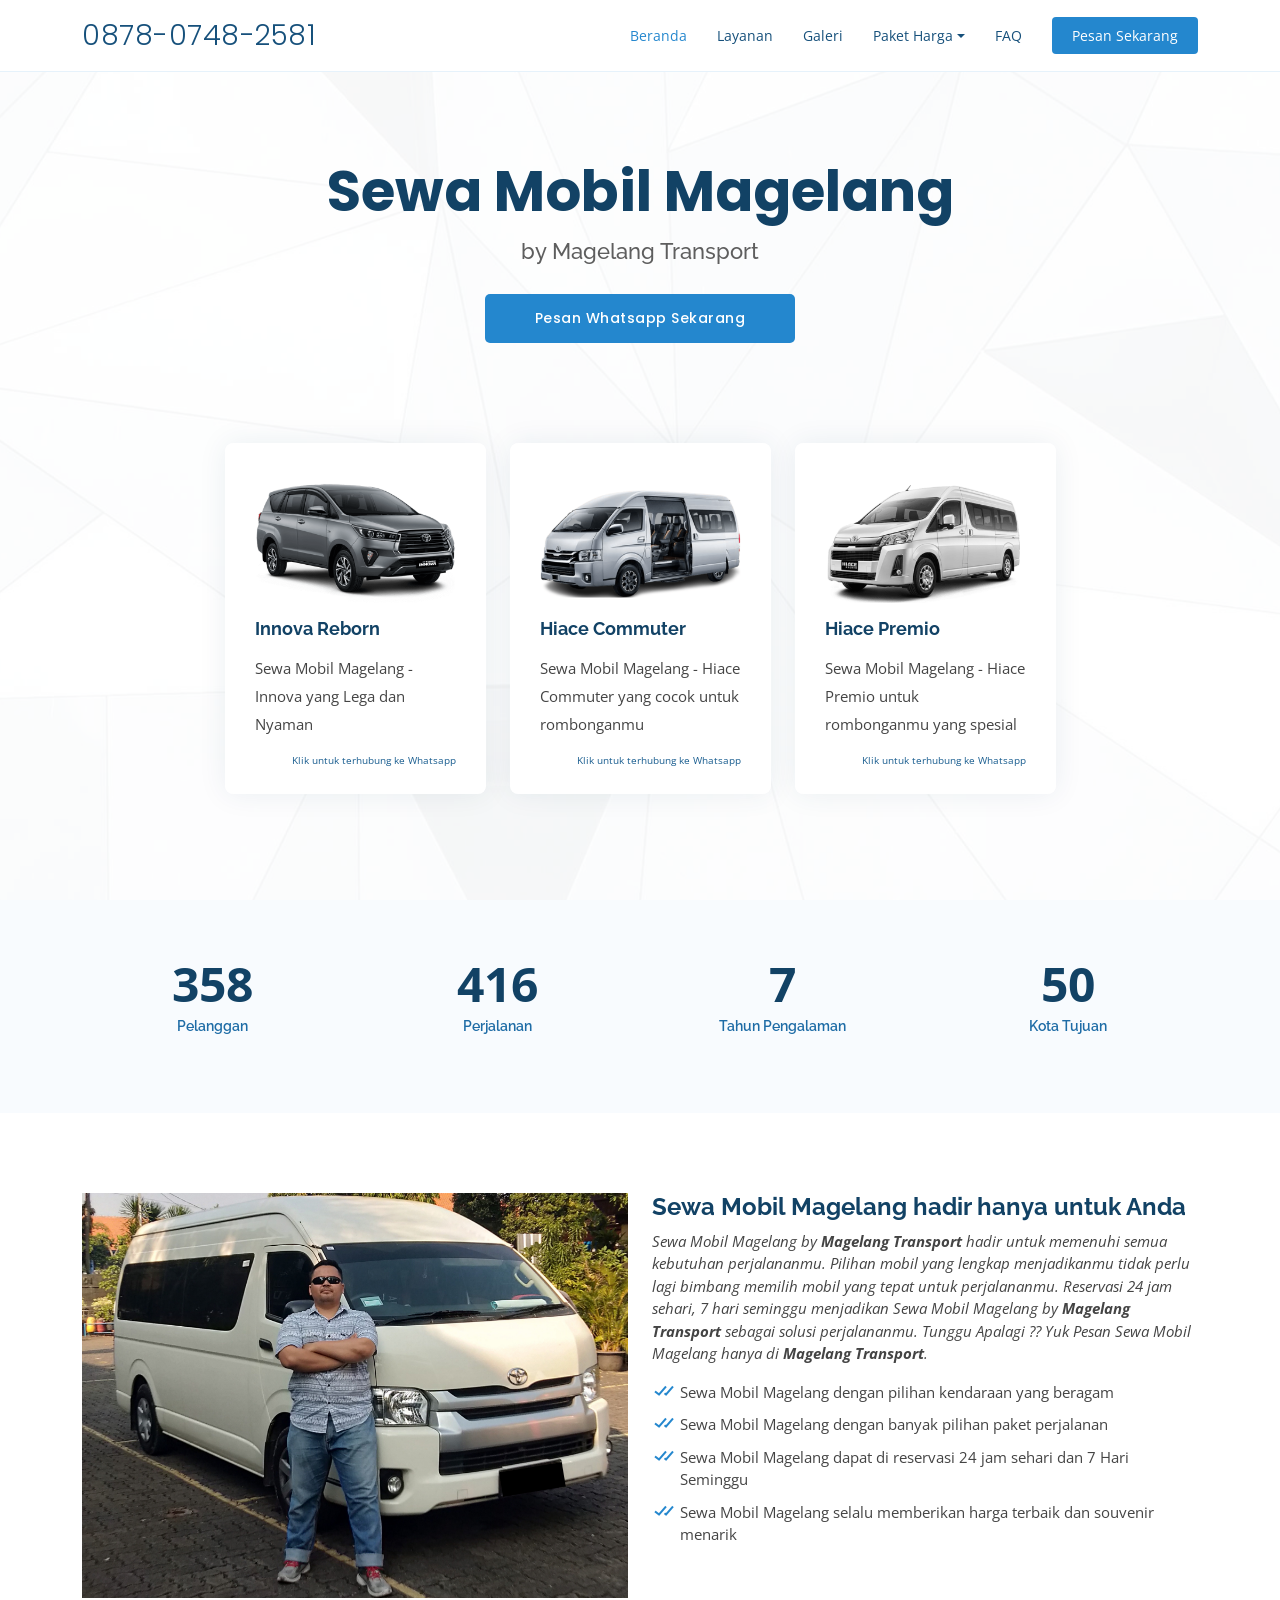
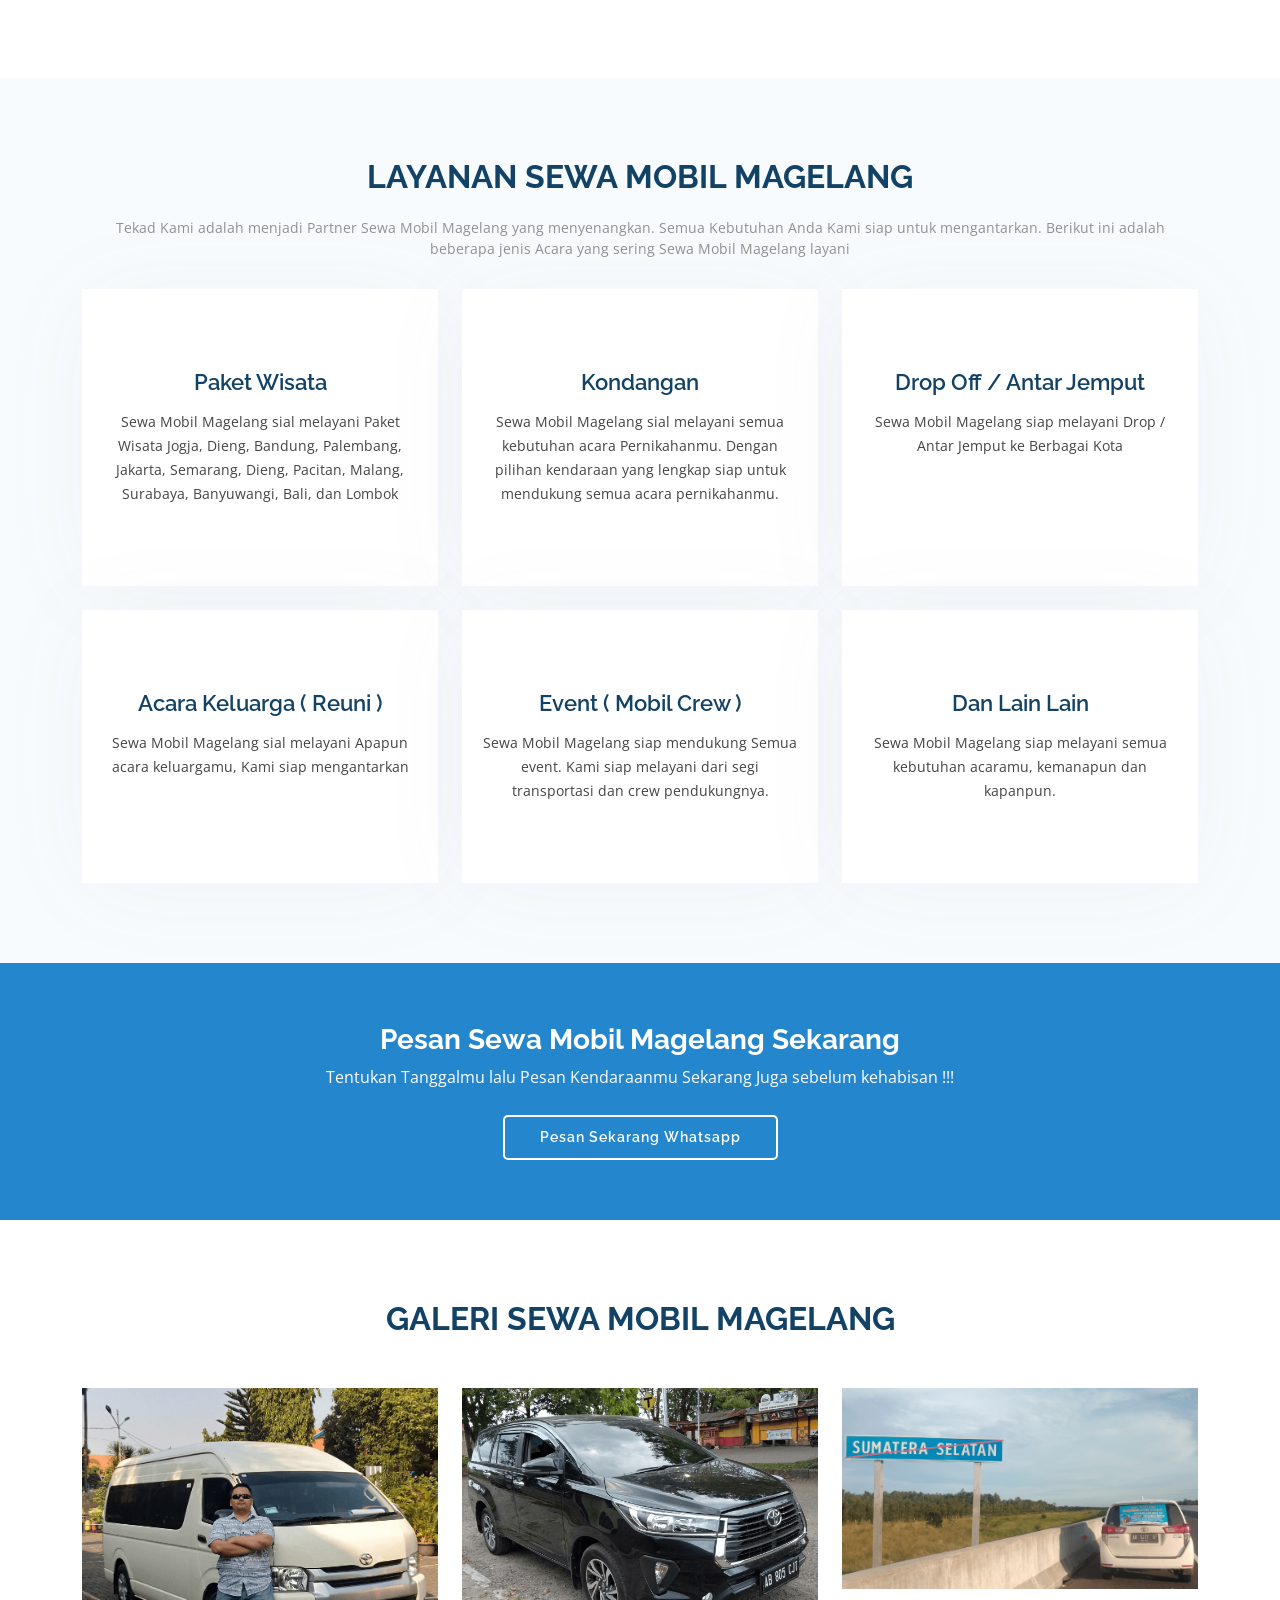
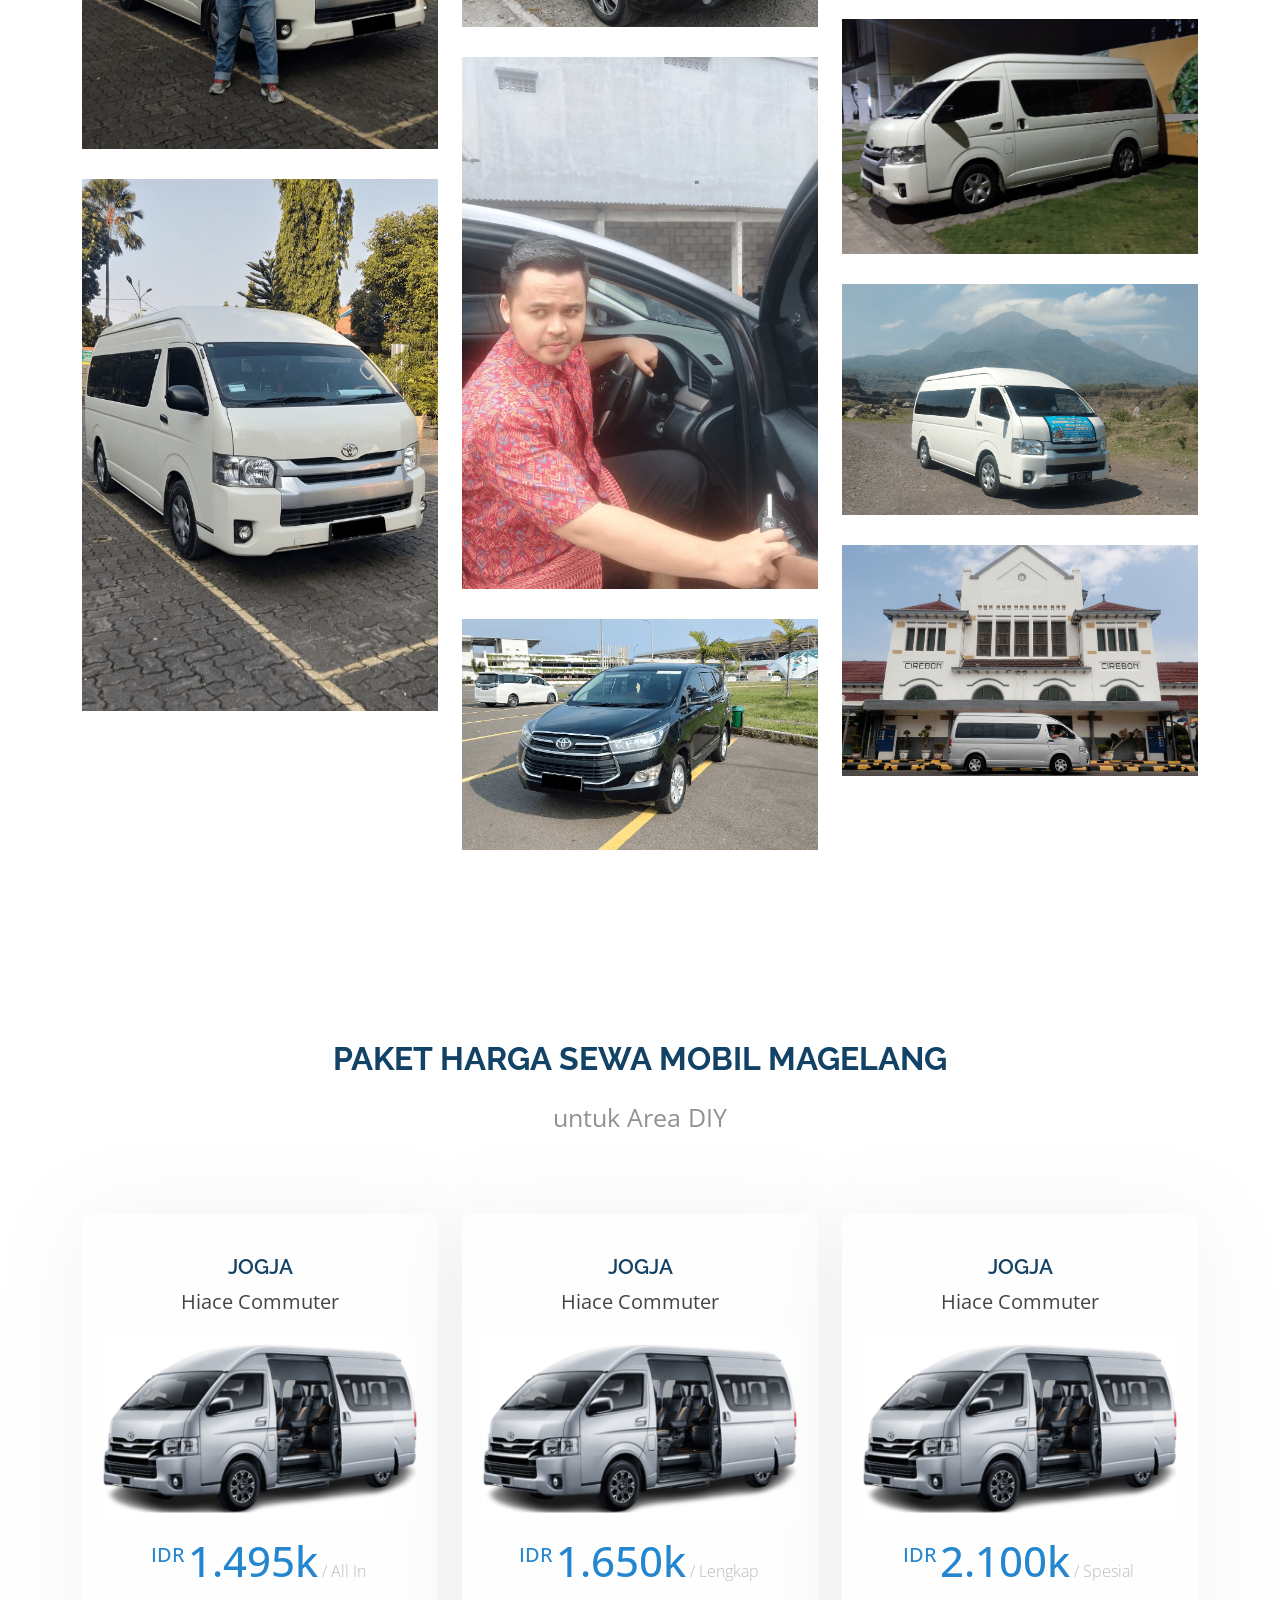
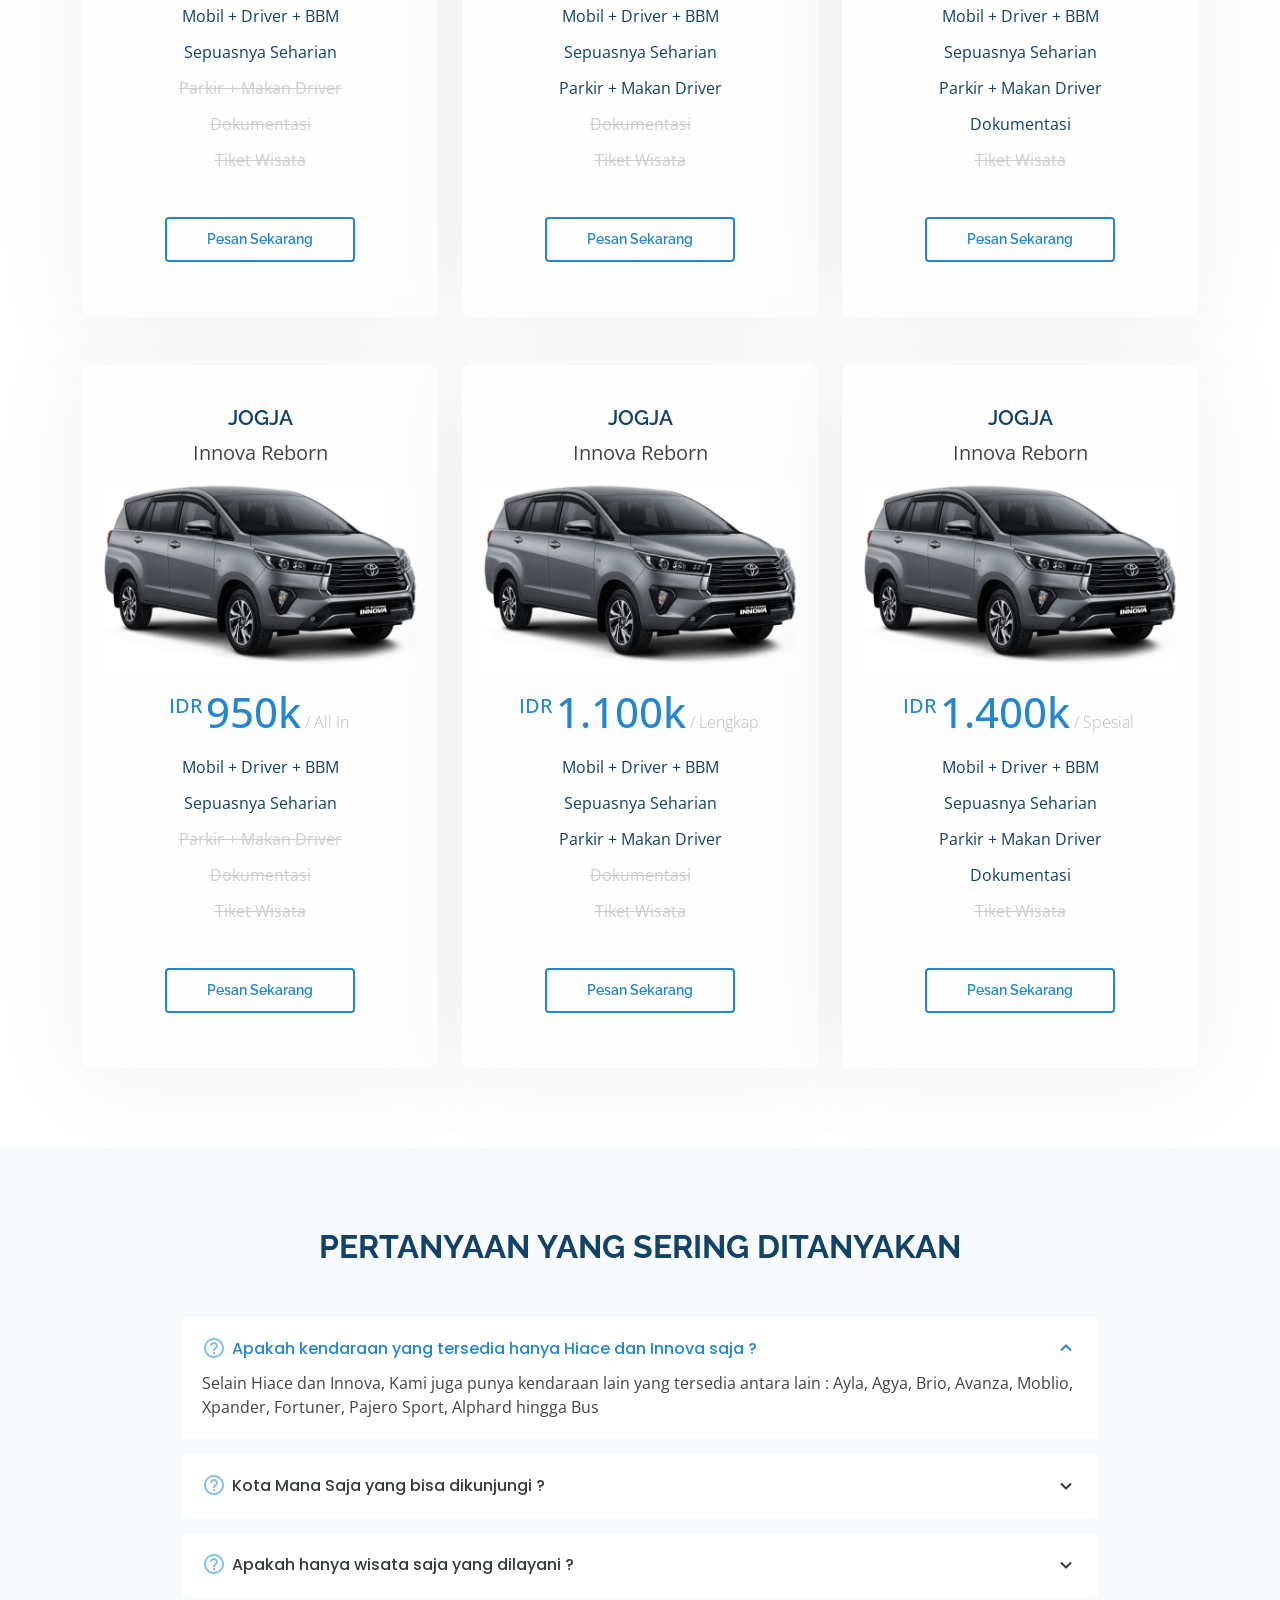
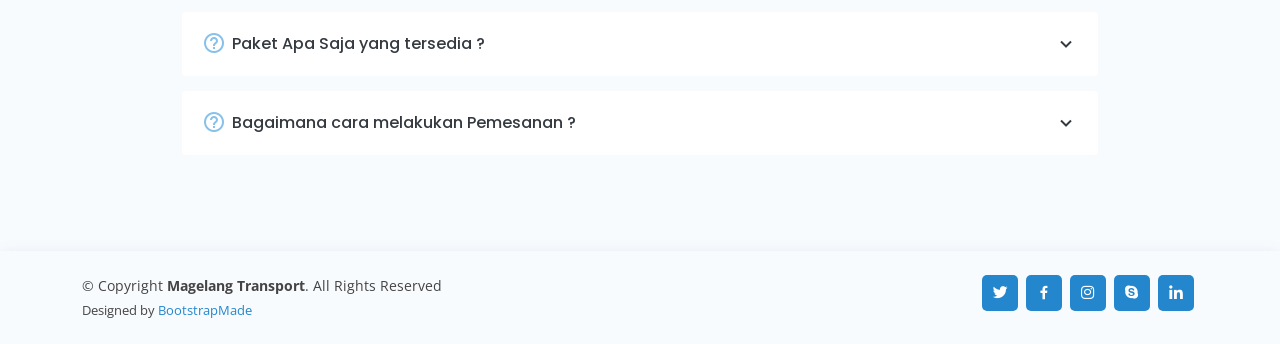
==== commit 6e25577c: "initial commit" ====
--- a/index.html
+++ b/index.html
@@ -4,13 +4,13 @@
     <meta charset="utf-8" />
     <meta content="width=device-width, initial-scale=1.0" name="viewport" />
 
-    <title>0878-0748-2581 Sewa Mobil Magelang - Harga Sewa Mobil Magelang - Magelang Transport</title>
-    <meta content="Sewa Mobil Magelang" name="description" />
+    <title>0878-0748-2581 Sewa Mobil Magelang - Daftar Harga Lengkap Sewa Mobil Magelang by Magelang Transport</title>
+    <meta content="Sewa Mobil Magelang - Daftar Harga Lengkap Sewa Mobil Magelang by Magelang Transport" name="description" />
     <meta content="Sewa Mobil Magelang" name="keywords" />
 
     <!-- Favicons -->
-    <link href="assets/img/favicon.png" rel="icon" />
-    <link href="assets/img/apple-touch-icon.png" rel="apple-touch-icon" />
+    <link href="assets/img/logo.png" rel="icon" />
+    <link href="assets/img/logo.png" rel="apple-touch-icon" />
 
     <!-- Google Fonts -->
     <link
@@ -59,7 +59,7 @@
           >
         </h1>
         <!-- Uncomment below if you prefer to use an image logo -->
-        <!-- <a href="index.html" class="logo"><img src="assets/img/logo.png" alt="Magelang Transport" class="img-fluid"></a>-->
+        <!-- <a href="index.html" class="logo"><img src="assets/img/logo.png" alt="Sewa Mobil Magelang" class="img-fluid"></a>-->
 
         <nav id="navbar" class="navbar">
           <ul>
@@ -72,8 +72,22 @@
               <a class="nav-link scrollto o" href="#portfolio">Galeri</a>
             </li>
 
-            <li>
-              <a class="nav-link scrollto" href="#pricing">Paket Harga</a>
+            <li class="nav-item dropdown">
+              <a class="nav-link dropdown-toggle" href="#" role="button" data-bs-toggle="dropdown" aria-expanded="false">
+                Paket Harga
+              </a>
+              <ul class="dropdown-menu">
+                <li><a class="dropdown-item" href="#pricing">Jogja</a></li>
+                <li><a class="dropdown-item" href="mobilmagelangdieng.html">Dieng</a></li>
+                <li><a class="dropdown-item" href="mobilmagelangsemarang.html">Semarang</a></li>
+                <li><a class="dropdown-item" href="mobilmagelangcilacap.html">Cilacap</a></li>
+                <li><a class="dropdown-item" href="mobilmagelangjakarta.html">Jakarta</a></li>
+                <li><a class="dropdown-item" href="mobilmagelangmalang.html">Malang</a></li>
+                <li><a class="dropdown-item" href="mobilmagelangbanyuwangi.html">Banyuwangi</a></li>
+                <li><a class="dropdown-item" href="mobilmagelangbali.html">Bali</a></li>
+                <li><a class="dropdown-item" href="https://api.whatsapp.com/send?phone=6287807482581&text=Hallo Magelang Transport,
+                   Saya mau Sewa Mobil Magelang untuk tujuan . . ." target="_blank">Kota Lainnya</a></li>
+              </ul>
             </li>
             <li><a class="nav-link scrollto" href="#faq">FAQ</a></li>
 
@@ -103,7 +117,7 @@
         <div class="row justify-content-center">
           <div class="col-xl-10 col-lg-10 text-center">
             <h1>Sewa Mobil Magelang</h1>
-            <h2>Magelang Transport</h2>
+            <h2>by Magelang Transport</h2>
           </div>
         </div>
         <div class="text-center">
@@ -115,7 +129,9 @@
           >
         </div>
 
-        <div class="row icon-boxes">
+        <div class="row justify-content-center icon-boxes">
+         
+
           <div
             class="col-md-6 col-lg-3 d-flex align-items-stretch mb-5 mb-lg-0"
             data-aos="zoom-in"
@@ -124,20 +140,22 @@
             <a
               class="text-decoration-none text-reset"
               target="_blank"
-              href="https://api.whatsapp.com/send?phone=6287807482581&text=Hallo Magelang Transport, Saya mau memesan Grand Avanza"
+              href="https://api.whatsapp.com/send?phone=6287807482581&text=Hallo Magelang Transport, 
+              Saya mau Sewa Mobil Innova Reborn + Driver"
             >
               <div class="icon-box">
                 <!-- <div class="icon"><i class="ri-stack-line"></i></div> -->
 
                 <img
-                  src="assets/img/gambar1/grandavanza.png"
+                  src="assets/img/gambar1/chandrajogjatour-innova.png"
                   class="img-fluid"
                   width="100%"
                   alt="Sewa Mobil Magelang"
                   srcset=""
                 />
-                <h4 class="title">Grand Avanza</h4>
-                <p class="description">Sewa Mobil Magelang - Grand Avanza simpel, tangguh, dan bisa diandalkan</p>
+                <h4 class="title">Innova Reborn</h4>
+                <p class="description">Sewa Mobil Magelang - Innova yang Lega dan Nyaman</p>
+                <p class="pesan">Klik untuk terhubung ke Whatsapp</p>
               </div>
             </a>
           </div>
@@ -150,24 +168,28 @@
             <a
               class="text-decoration-none text-reset"
               target="_blank"
-              href="https://api.whatsapp.com/send?phone=6287807482581&text=Hallo Magelang Transport, Saya mau memesan Innova Reborn"
+              href="https://api.whatsapp.com/send?phone=6287807482581&text=Hallo Magelang Transport, 
+              Saya mau Sewa Mobil Hiace Commuter + Driver"
             >
               <div class="icon-box">
                 <!-- <div class="icon"><i class="ri-stack-line"></i></div> -->
 
                 <img
-                  src="assets/img/gambar1/innova.png"
+                  src="assets/img/gambar1/chandrajogjatour-hiace.png"
                   class="img-fluid"
                   width="100%"
                   alt="Sewa Mobil Magelang"
                   srcset=""
                 />
-                <h4 class="title">Innova Reborn</h4>
-                <p class="description">Sewa Mobil Magelang - Innova Reborn kendaraan yang Nyaman dan Lega</p>
+                <h4 class="title">Hiace Commuter</h4>
+                <p class="description">
+                  Sewa Mobil Magelang - Hiace Commuter yang cocok untuk rombonganmu
+                </p>
+                <p class="pesan">Klik untuk terhubung ke Whatsapp</p>
               </div>
             </a>
           </div>
-          
+
           <div
             class="col-md-6 col-lg-3 d-flex align-items-stretch mb-5 mb-lg-0"
             data-aos="zoom-in"
@@ -176,52 +198,29 @@
             <a
               class="text-decoration-none text-reset"
               target="_blank"
-              href="https://api.whatsapp.com/send?phone=6287807482581&text=Hallo Magelang Transport, Saya mau memesan Hiace Commuter"
+              href="https://api.whatsapp.com/send?phone=6287807482581&text=Hallo Magelang Transport, 
+              Saya mau Sewa Mobil Hiace Premio + Driver"
             >
               <div class="icon-box">
                 <!-- <div class="icon"><i class="ri-stack-line"></i></div> -->
 
                 <img
-                  src="assets/img/gambar1/commuter.png"
+                  src="assets/img/gambar1/chandrajogjatour-premio.png"
                   class="img-fluid"
                   width="100%"
                   alt="Sewa Mobil Magelang"
                   srcset=""
                 />
-                <h4 class="title">Hiace Commuter</h4>
+                <h4 class="title">Hiace Premio</h4>
                 <p class="description">
-                  Sewa Mobil Magelang - Hiace Commuter kendaraan yang Keren Simpel dan Muat Banyak
+                  Sewa Mobil Magelang - Hiace Premio untuk rombonganmu yang spesial
                 </p>
+                <p class="pesan">Klik untuk terhubung ke Whatsapp</p>
               </div>
             </a>
           </div>
 
-          <div
-            class="col-md-6 col-lg-3 d-flex align-items-stretch mb-5 mb-lg-0"
-            data-aos="zoom-in"
-            data-aos-delay="200"
-          >
-            <a
-              class="text-decoration-none text-reset"
-              target="_blank"
-              href="https://api.whatsapp.com/send?phone=6287807482581&text=Hallo Magelang Transport, Saya mau memesan Hiace Premio"
-            >
-              <div class="icon-box">
-                <!-- <div class="icon"><i class="ri-stack-line"></i></div> -->
-
-                <img
-                  src="assets/img/gambar1/premio.png"
-                  class="img-fluid"
-                  width="100%"
-                  alt="Sewa Mobil Magelang"
-                  srcset=""
-                />
-                <h4 class="title">Hiace Premio</h4>
-                <p class="description">Sewa Mobil Magelang - Hiace Premio kendaraan yang Muat Banyak dan Luxury</p>
-              </div>
-            </a>
-          </div>
-
+          
         </div>
       </div>
     </section>
@@ -238,7 +237,7 @@
               <div class="count-box">
                 <span
                   data-purecounter-start="0"
-                  data-purecounter-end="346"
+                  data-purecounter-end="421"
                   data-purecounter-duration="2"
                   class="purecounter"
                 ></span>
@@ -252,7 +251,7 @@
               <div class="count-box">
                 <span
                   data-purecounter-start="0"
-                  data-purecounter-end="385"
+                  data-purecounter-end="490"
                   data-purecounter-duration="2"
                   class="purecounter"
                 ></span>
@@ -280,7 +279,7 @@
               <div class="count-box">
                 <span
                   data-purecounter-start="0"
-                  data-purecounter-end="55"
+                  data-purecounter-end="59"
                   data-purecounter-duration="2"
                   class="purecounter"
                 ></span>
@@ -319,31 +318,25 @@
               data-aos="fade-left"
               data-aos-delay="100"
             >
-              <h3>Sewa Mobil Magelang - Kami Ada untuk semua Kebutuhan Perjalanan Anda</h3>
+              <h3>Sewa Mobil Magelang hadir hanya untuk Anda</h3>
               <p class="fst-italic">
-                Sewa Mobil Magelang - Kami berkomitmen untuk menjadi Platform Rental Mobil untuk
-                memudahkan Kebutuhan Perjalanan. Sehingga kedepannya Pelanggan
-                tidak perlu bingung lagi untuk mencari Jasa Transportasi maupun
-                Kebutuhan Wisata dan penunjangnya seperti penginapan, tiket
-                wisata, kuliner, dan sebagainya karena cukup melalui Kami semua
-                kebutuhan Anda terpenuhi.
+                Sewa Mobil Magelang by <strong> Magelang Transport </strong> hadir untuk memenuhi semua kebutuhan perjalananmu. Pilihan mobil yang lengkap 
+                menjadikanmu tidak perlu lagi bimbang memilih mobil yang tepat untuk perjalananmu. Reservasi 24 jam sehari, 7 hari seminggu 
+                menjadikan Sewa Mobil Magelang by <strong>Magelang Transport</strong> sebagai solusi perjalananmu. Tunggu Apalagi ?? Yuk Pesan Sewa Mobil Magelang 
+                hanya di <strong>Magelang Transport</strong>.
               </p>
               <ul>
                 <li>
-                  <i class="bx bx-check-double"></i>Sewa Mobil Magelang menyediakan kendaraan lengkap dari city
-                  car hingga Big Bus
+                  <i class="bx bx-check-double"></i> Sewa Mobil Magelang dengan pilihan kendaraan yang beragam
                 </li>
                 <li>
-                  <i class="bx bx-check-double"></i>Sewa Mobil Magelang memiliki pilihan Paket Perjalanan
-                  Lengkap dan Fleksibel sesuai kebutuhan Anda
+                  <i class="bx bx-check-double"></i> Sewa Mobil Magelang dengan banyak pilihan paket perjalanan
                 </li>
                 <li>
-                  <i class="bx bx-check-double"></i>Sewa Mobil Magelang melayani reservasi 24 Jam. Kami
-                  Siaga untuk Kebutuhan Anda 24 jam sehari 7 hari dalam seminggu
+                  <i class="bx bx-check-double"></i> Sewa Mobil Magelang dapat di reservasi 24 jam sehari dan 7 Hari Seminggu
                 </li>
                 <li>
-                  <i class="bx bx-check-double"></i>Sewa Mobil Magelang memberikan Souvenir dan Paket
-                  Harga Spesial hanya untuk Anda
+                  <i class="bx bx-check-double"></i> Sewa Mobil Magelang selalu memberikan harga terbaik dan souvenir menarik
                 </li>
               </ul>
             </div>
@@ -358,8 +351,8 @@
           <div class="section-title">
             <h2>Layanan Sewa Mobil Magelang</h2>
             <p>
-              Tekad Sewa Mobil Magelang adalah menjadi Partner Perjalanan Anda yang
-              menyenangkan. Semua Kebutuhan Anda, Kami siap untuk mengantarkan.
+              Tekad Kami adalah menjadi Partner Sewa Mobil Magelang yang
+              menyenangkan. Semua Kebutuhan Anda Kami siap untuk mengantarkan.
               Berikut ini adalah beberapa jenis Acara yang sering Sewa Mobil Magelang layani
             </p>
           </div>
@@ -373,7 +366,7 @@
               <div class="icon-box iconbox-blue">
                 <h4><a href="">Paket Wisata</a></h4>
                 <p>
-                  Sewa Mobil Magelang melayani Paket Wisata Jogja, Dieng, Bandung, Palembang, Jakarta,
+                  Sewa Mobil Magelang sial melayani Paket Wisata Jogja, Dieng, Bandung, Palembang, Jakarta,
                   Semarang, Dieng, Pacitan, Malang, Surabaya, Banyuwangi, Bali,
                   dan Lombok
                 </p>
@@ -388,10 +381,8 @@
               <div class="icon-box iconbox-orange">
                 <h4><a href="">Kondangan</a></h4>
                 <p>
-                  Sewa Mobil Magelang - Kami siap menyediakan kendaraan untuk
-                  kebutuhan Acara pernikahan. Dengan ruang kabin yang lebih lega
-                  dan kendaraan yang nyaman menjadi Hiace & Innova pilihan yang
-                  tepat
+                  Sewa Mobil Magelang sial melayani semua kebutuhan acara Pernikahanmu. Dengan pilihan kendaraan yang lengkap siap untuk 
+                  mendukung semua acara pernikahanmu.
                 </p>
               </div>
             </div>
@@ -403,7 +394,7 @@
             >
               <div class="icon-box iconbox-pink">
                 <h4><a href="">Drop Off / Antar Jemput</a></h4>
-                <p>Sewa Mobil Magelang - Kami siap melayani Drop / Antar Jemput ke Berbagai Kota dari ataupun menuju Magelang</p>
+                <p>Sewa Mobil Magelang siap melayani Drop / Antar Jemput ke Berbagai Kota</p>
               </div>
             </div>
 
@@ -414,7 +405,7 @@
             >
               <div class="icon-box iconbox-yellow">
                 <h4><a href="">Acara Keluarga ( Reuni )</a></h4>
-                <p>Sewa Mobil Magelang - Kami siap untuk mendukung apapun acara keluargamu, Kami siap mengantarkan</p>
+                <p>Sewa Mobil Magelang sial melayani Apapun acara keluargamu, Kami siap mengantarkan</p>
               </div>
             </div>
 
@@ -426,8 +417,8 @@
               <div class="icon-box iconbox-red">
                 <h4><a href="">Event ( Mobil Crew )</a></h4>
                 <p>
-                  Sewa Mobil Magelang - Semua event pasti membutuhkan kendaran sebagai penunjang. Kami
-                  siap melayani !
+                  Sewa Mobil Magelang siap mendukung Semua event. Kami
+                  siap melayani dari segi transportasi dan crew pendukungnya.
                 </p>
               </div>
             </div>
@@ -440,8 +431,7 @@
               <div class="icon-box iconbox-teal">
                 <h4><a href="">Dan Lain Lain</a></h4>
                 <p>
-                  Sewa Mobil Magelang - Kami siap melayani berbagai macam acara dan Tujuan Kemana Saja Kami Siap
-                  mengantarkan Anda
+                  Sewa Mobil Magelang siap melayani semua kebutuhan acaramu, kemanapun dan kapanpun.
                 </p>
               </div>
             </div>
@@ -474,7 +464,7 @@
       <section id="portfolio" class="portfolio">
         <div class="container" data-aos="fade-up">
           <div class="section-title">
-            <h2>Galeri</h2>
+            <h2>Galeri Sewa Mobil Magelang</h2>
           </div>
 
           <div
@@ -582,37 +572,38 @@
           <div class="section-title">
             <h2>Paket Harga Sewa Mobil Magelang</h2>
             <p>
-              Tujuan Berbagai Kota di Jawa, Sumatera, Madura, Bali, & Lombok
+              untuk Area DIY
             </p>
           </div>
 
-          <div class="row">
-            <div
-              class="col-lg-4 col-md-6"
-              data-aos="zoom-im"
+          <div class="row justify-content-center">
+            <div
+              class="col-lg-4 col-md-6 mt-4 mt-md-0"
+              data-aos="zoom-in"
               data-aos-delay="100"
             >
-              <div class="box">
-                <h3>Magelang</h3>
-                <img
-                  src="assets/img/gambar1/commuter.png"
+              <div class="box mt-5">
+                <h3>Jogja</h3>
+                <p>Hiace Commuter</p>
+                <img
+                  src="assets/img/gambar1/chandrajogjatour-hiace.png"
                   class="img-fluid"
                   alt="Sewa Mobil Magelang"
                   srcset=""
                 />
-                <h4><sup>IDR</sup>1.195k<span> / All In</span></h4>
+                <h4><sup>IDR</sup>1.495k<span> / All In</span></h4>
                 <ul>
-                  <li>Hiace + Driver + BBM</li>
+                  <li>Mobil + Driver + BBM</li>
                   <li>Sepuasnya Seharian</li>
                   <li class="na">Parkir + Makan Driver</li>
+                  <li class="na">Dokumentasi</li>
                   <li class="na">Tiket Wisata</li>
-                  <li class="na">Penginapan + Kuliner</li>
                 </ul>
                 <div class="btn-wrap">
                   <a
                     target="_blank"
-                    href="https://api.whatsapp.com/send?phone=6287807482581&text=Hallo Magelang Transport, Saya mau memesan Hiace untuk Area Magelang 
-                    Paket All In IDR 1.195k"
+                    href="https://api.whatsapp.com/send?phone=6287807482581&text=Hallo Magelang Transport, 
+                    Saya mau Sewa Mobil Hiace All In tujuan Jogja IDR 1.495k Paket All In"
                     class="btn-buy"
                     >Pesan Sekarang</a
                   >
@@ -625,27 +616,28 @@
               data-aos="zoom-in"
               data-aos-delay="100"
             >
-              <div class="box">
-                <h3>Dieng</h3>
-                <img
-                  src="assets/img/gambar1/commuter.png"
+              <div class="box mt-5">
+                <h3>Jogja</h3>
+                <p>Hiace Commuter</p>
+                <img
+                  src="assets/img/gambar1/chandrajogjatour-hiace.png"
                   class="img-fluid"
                   alt="Sewa Mobil Magelang"
                   srcset=""
                 />
-                <h4><sup>IDR</sup>1.445k<span> / Lengkap</span></h4>
+                <h4><sup>IDR</sup>1.650k<span> / Lengkap</span></h4>
                 <ul>
-                  <li>Hiace + Driver + BBM</li>
+                  <li>Mobil + Driver + BBM</li>
                   <li>Sepuasnya Seharian</li>
                   <li>Parkir + Makan Driver</li>
+                  <li class="na">Dokumentasi</li>
                   <li class="na">Tiket Wisata</li>
-                  <li class="na">Kuliner + Penginapan</li>
                 </ul>
                 <div class="btn-wrap">
                   <a
                     target="_blank"
-                    href="https://api.whatsapp.com/send?phone=6287807482581&text=Hallo Magelang Transport, Saya mau memesan Hiace untuk Tujuan Dieng 
-                    Paket Lengkap IDR 1.445k"
+                    href="https://api.whatsapp.com/send?phone=6287807482581&text=Hallo Magelang Transport, 
+                    Saya mau Sewa Mobil Hiace tujuan Jogja IDR 1.650k Paket Lengkap"
                     class="btn-buy"
                     >Pesan Sekarang</a
                   >
@@ -654,31 +646,32 @@
             </div>
 
             <div
-              class="col-lg-4 col-md-6 mt-4 mt-lg-0"
+              class="col-lg-4 col-md-6 mt-4 mt-md-0"
               data-aos="zoom-in"
               data-aos-delay="100"
             >
-              <div class="box">
-                <h3>Malang</h3>
-                <img
-                  src="assets/img/gambar1/commuter.png"
+              <div class="box mt-5">
+                <h3>Jogja</h3>
+                <p>Hiace Commuter</p>
+                <img
+                  src="assets/img/gambar1/chandrajogjatour-hiace.png"
                   class="img-fluid"
                   alt="Sewa Mobil Magelang"
                   srcset=""
                 />
-                <h4><sup>IDR</sup>4.850k<span> / Lengkap</span></h4>
+                <h4><sup>IDR</sup>2.100k<span> / Spesial</span></h4>
                 <ul>
-                  <li>Hiace + Driver + BBM</li>
-                  <li>3 Hari Wisata</li>
-                  <li>Full Tol</li>
-                  <li class="na">Parkir + Makan Driver</li>
-                  <li class="na">Penginapan Driver</li>
+                  <li>Mobil + Driver + BBM</li>
+                  <li>Sepuasnya Seharian</li>
+                  <li>Parkir + Makan Driver</li>
+                  <li>Dokumentasi</li>
+                  <li class="na">Tiket Wisata</li>
                 </ul>
                 <div class="btn-wrap">
                   <a
                     target="_blank"
-                    href="https://api.whatsapp.com/send?phone=6287807482581&text=Hallo Magelang Transport, Saya mau memesan Hiace untuk Tujuan Malang 
-                    IDR 4.850k Paket All In"
+                    href="https://api.whatsapp.com/send?phone=6287807482581&text=Hallo Magelang Transport, 
+                    Saya mau Sewa Mobil Hiace tujuan Jogja IDR 2.100k Paket Spesial"
                     class="btn-buy"
                     >Pesan Sekarang</a
                   >
@@ -692,26 +685,27 @@
               data-aos-delay="100"
             >
               <div class="box mt-5">
-                <h3>Magelang</h3>
-                <img
-                  src="assets/img/gambar1/innova.png"
+                <h3>Jogja</h3>
+                <p>Innova Reborn</p>
+                <img
+                  src="assets/img/gambar1/chandrajogjatour-innova.png"
                   class="img-fluid"
                   alt="Sewa Mobil Magelang"
                   srcset=""
                 />
-                <h4><sup>IDR</sup>800k<span> / All In</span></h4>
+                <h4><sup>IDR</sup>950k<span> / All In</span></h4>
                 <ul>
-                  <li>Innova + Driver + BBM</li>
+                  <li>Mobil + Driver + BBM</li>
                   <li>Sepuasnya Seharian</li>
                   <li class="na">Parkir + Makan Driver</li>
+                  <li class="na">Dokumentasi</li>
                   <li class="na">Tiket Wisata</li>
-                  <li class="na">Penginapan + Kuliner</li>
                 </ul>
                 <div class="btn-wrap">
                   <a
                     target="_blank"
-                    href="https://api.whatsapp.com/send?phone=6287807482581&text=Hallo Magelang Transport, Saya mau memesan Innova area Magelang 
-                    IDR 800k Paket All In"
+                    href="https://api.whatsapp.com/send?phone=6287807482581&text=Hallo Magelang Transport, 
+                    Saya mau Sewa Mobil Innova Reborn tujuan Jogja IDR 950k Paket All In"
                     class="btn-buy"
                     >Pesan Sekarang</a
                   >
@@ -720,31 +714,32 @@
             </div>
 
             <div
-              class="col-lg-4 col-md-6 mt-4 mt-md-0"
-              data-aos="zoom-in"
+              class="col-lg-4 col-md-6"
+              data-aos="zoom-im"
               data-aos-delay="100"
             >
               <div class="box mt-5">
-                <h3>Dieng</h3>
-                <img
-                  src="assets/img/gambar1/innova.png"
+                <h3>Jogja</h3>
+                <p>Innova Reborn</p>
+                <img
+                  src="assets/img/gambar1/chandrajogjatour-innova.png"
                   class="img-fluid"
                   alt="Sewa Mobil Magelang"
                   srcset=""
                 />
                 <h4><sup>IDR</sup>1.100k<span> / Lengkap</span></h4>
                 <ul>
-                  <li>Innova + Driver + BBM</li>
+                  <li>Mobil + Driver + BBM</li>
                   <li>Sepuasnya Seharian</li>
                   <li>Parkir + Makan Driver</li>
+                  <li class="na">Dokumentasi</li>
                   <li class="na">Tiket Wisata</li>
-                  <li class="na">Kuliner + Penginapan</li>
                 </ul>
                 <div class="btn-wrap">
                   <a
                     target="_blank"
-                    href="https://api.whatsapp.com/send?phone=6287807482581&text=Hallo Magelang Transport, Saya mau memesan Innova Tujuan Dieng 
-                    IDR 1.100k Paket Lengkap"
+                    href="https://api.whatsapp.com/send?phone=6287807482581&text=Hallo Magelang Transport, 
+                    Saya mau Sewa Mobil Innova Reborn tujuan Jogja IDR 1.100k Paket Lengkap"
                     class="btn-buy"
                     >Pesan Sekarang</a
                   >
@@ -753,37 +748,39 @@
             </div>
 
             <div
-              class="col-lg-4 col-md-6 mt-4 mt-lg-0"
-              data-aos="zoom-in"
+              class="col-lg-4 col-md-6"
+              data-aos="zoom-im"
               data-aos-delay="100"
             >
               <div class="box mt-5">
-                <h3>Malang</h3>
-                <img
-                  src="assets/img/gambar1/innova.png"
+                <h3>Jogja</h3>
+                <p>Innova Reborn</p>
+                <img
+                  src="assets/img/gambar1/chandrajogjatour-innova.png"
                   class="img-fluid"
                   alt="Sewa Mobil Magelang"
                   srcset=""
                 />
-                <h4><sup>IDR</sup>3.825k<span> / Lengkap</span></h4>
+                <h4><sup>IDR</sup>1.400k<span> / Spesial</span></h4>
                 <ul>
-                  <li>Innova + Driver + BBM</li>
-                  <li>3 Hari Wisata</li>
-                  <li>Full Tol</li>
-                  <li class="na">Parkir + Makan Driver</li>
-                  <li class="na">Penginapan Driver</li>
+                  <li>Mobil + Driver + BBM</li>
+                  <li>Sepuasnya Seharian</li>
+                  <li>Parkir + Makan Driver</li>
+                  <li>Dokumentasi</li>
+                  <li class="na">Tiket Wisata</li>
                 </ul>
                 <div class="btn-wrap">
                   <a
                     target="_blank"
-                    href="https://api.whatsapp.com/send?phone=6287807482581&text=Hallo Magelang Transport, Saya mau memesan Innova tujuang Malang 
-                    IDR 3.825k Paket All In 3 Hari"
+                    href="https://api.whatsapp.com/send?phone=6287807482581&text=Hallo Magelang Transport, 
+                    Saya mau Sewa Mobil Innova Reborn tujuan Jogja IDR 1.400k Paket Spesial"
                     class="btn-buy"
                     >Pesan Sekarang</a
                   >
                 </div>
               </div>
             </div>
+            
           </div>
         </div>
       </section>
@@ -814,7 +811,7 @@
                   data-bs-parent=".faq-list"
                 >
                   <p>
-                    Sewa Mobil Magelang - Selain Hiace dan Innova, Kami juga punya kendaraan lain yang
+                    Selain Hiace dan Innova, Kami juga punya kendaraan lain yang
                     tersedia antara lain : Ayla, Agya, Brio, Avanza, Moblio,
                     Xpander, Fortuner, Pajero Sport, Alphard hingga Bus
                   </p>
@@ -837,7 +834,7 @@
                   data-bs-parent=".faq-list"
                 >
                   <p>
-                    Sewa Mobil Magelang - Semua kota di pulau Jawa, Sumatera, Madura, Bali, dan Lombok
+                    Semua kota di pulau Jawa, Sumatera, Madura, Bali, dan Lombok
                     bisa dikunjungi. Langsung Telepon / Whatsapp nomor diatas
                     untuk memberi tahu kota mana tujuan Anda
                   </p>
@@ -860,7 +857,7 @@
                   data-bs-parent=".faq-list"
                 >
                   <p>
-                    Sewa Mobil Magelang - Tidak hanya Paket Wisata Saja yang kami Layani. Ada juga
+                    Tidak hanya Paket Wisata Saja yang kami Layani. Ada juga
                     layanan Antar Jemput, Drop Off, Transport Bandara,
                     Kondangan, Kunjungan Kerja, Acara Keluarga, Reuni,
                     Gathering, Penelitian, dan lain lain
@@ -914,7 +911,7 @@
                   data-bs-parent=".faq-list"
                 >
                   <p>
-                    Sewa Mobil Magelang - Silhakan hubungi Kami di nomor 0878-0748-2581 ( Telpon /
+                    Silhakan hubungi Kami di nomor 0878-0748-2581 ( Telpon /
                     Whatsapp ) atau melalui tombol pemesanan diatas
                   </p>
                 </div>
@@ -945,8 +942,13 @@
         </div>
         <div class="social-links text-center text-md-right pt-3 pt-md-0">
           <a href="#" class="twitter"><i class="bx bxl-twitter"></i></a>
-          <a href="#" class="facebook"><i class="bx bxl-facebook"></i></a>
-          <a href="https://www.instagram.com/muntilan_transport/" class="instagram"><i class="bx bxl-instagram"></i></a>
+          <a href="" class="facebook"><i class="bx bxl-facebook"></i></a>
+          <a
+            target="_blank"
+            href="https://www.instagram.com/ayonaikhiace_purworejo/"
+            class="instagram"
+            ><i class="bx bxl-instagram"></i
+          ></a>
           <a href="#" class="google-plus"><i class="bx bxl-skype"></i></a>
           <a href="#" class="linkedin"><i class="bx bxl-linkedin"></i></a>
         </div>
--- a/assets/css/style.css
+++ b/assets/css/style.css
@@ -393,6 +393,12 @@
   margin: 10px 0 0 0;
   font-size: 22px;
 }
+#hero h3 {
+  color: #111;
+  font-size: 15px;
+  margin-top: 20px;
+  font-size: 25px;
+}
 #hero .btn-get-started {
   font-family: "Poppins", sans-serif;
   font-weight: 500;
@@ -413,7 +419,8 @@
   margin-top: 100px;
 }
 #hero .icon-box {
-  padding: 50px 30px;
+  margin-bottom: 30px;
+  padding: 40px 30px 10px 30px;
   position: relative;
   overflow: hidden;
   background: #fff;
@@ -436,6 +443,12 @@
   font-size: 15px;
   line-height: 28px;
   margin-bottom: 0;
+}
+#hero .icon-box .pesan {
+  margin-top: 15px;
+  font-size: 10px;
+  text-align: right;
+  color: #1a5e90;
 }
 #hero .icon-box .icon {
   margin-bottom: 20px;
@@ -1216,6 +1229,10 @@
 /*--------------------------------------------------------------
 # Pricing
 --------------------------------------------------------------*/
+.pricing .section-title p {
+  font-size: 25px;
+}
+
 .pricing .box {
   padding: 40px 20px;
   text-align: center;
@@ -1226,12 +1243,18 @@
   box-shadow: 0px 5px 90px 0px rgba(110, 123, 131, 0.1);
 }
 .pricing .box h3 {
-  font-weight: bold;
-  padding: 15px;
-  font-size: 25px;
+  font-weight: 400;
+  padding: 15px 15px 0px 15pxx;
+  font-size: 21px;
   text-transform: uppercase;
-  font-weight: bold;
+  font-weight: 600;
   color: #124265;
+}
+.pricing .box p {
+  font-size: 20px;
+}
+.pricing .box img {
+  margin-bottom: 15px;
 }
 .pricing .box h4 {
   font-size: 42px;
@@ -1256,7 +1279,7 @@
   color: #124265;
   text-align: center;
   line-height: 20px;
-  font-size: 18px;
+  font-size: 16px;
 }
 .pricing .box ul li {
   padding-bottom: 16px;
